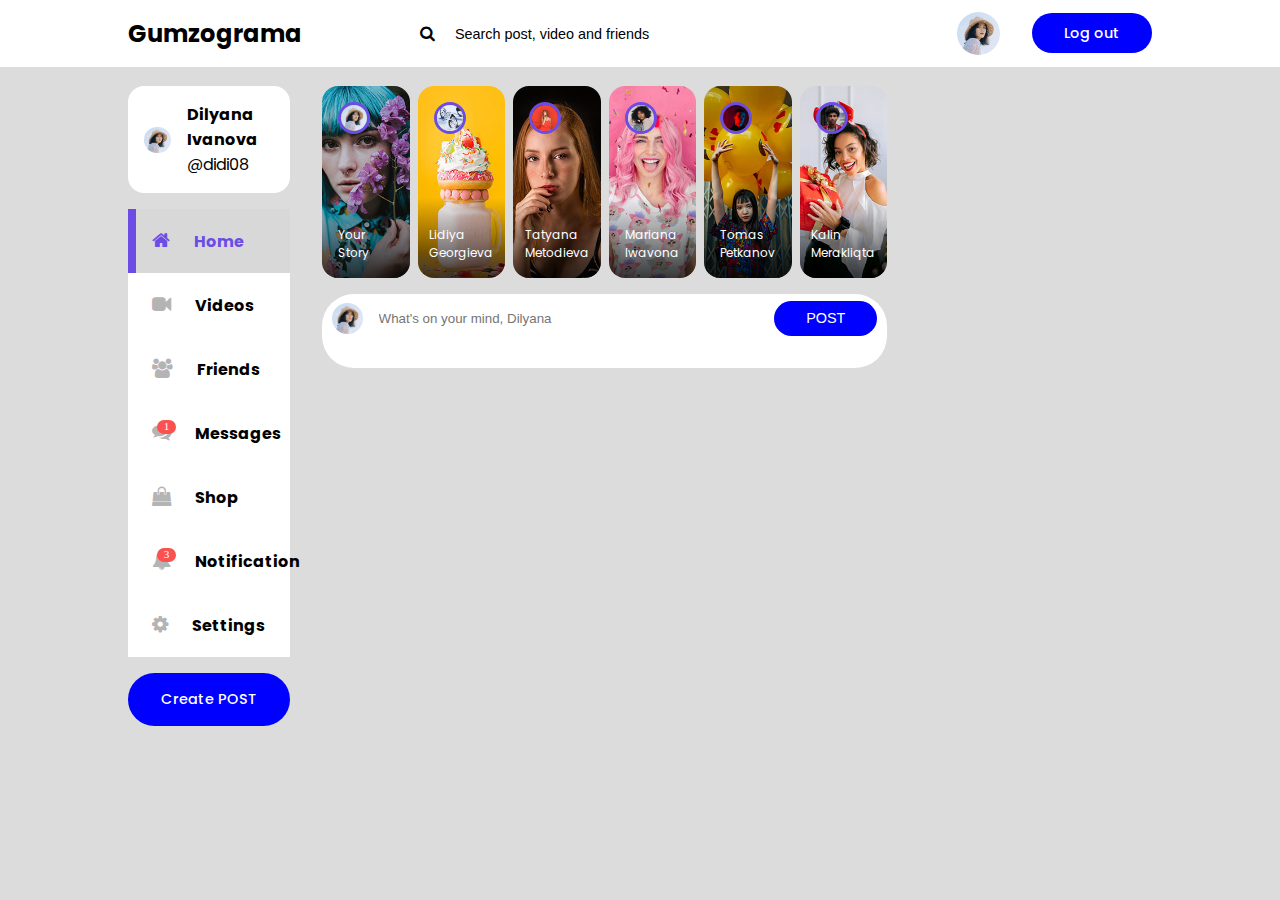
==== SocialMedia/src/main/resources/templates/index.html @ 95bd925f "page" ====
<!DOCTYPE html>
<html lang="en">
<head>
    <meta charset="UTF-8">
    <meta http-equiv="X-UA-Compatible" content="IE=edge"/>
    <meta name="viewport" content="width=device-width, initial-scale=1.0"/>
    <title>Gumzograma</title>
    <link rel="stylesheet" href="https://cdnjs.cloudflare.com/ajax/libs/font-awesome/4.7.0/css/font-awesome.css"/>
    <link rel="stylesheet" href="../static/css/style.css"/>
</head>
<body>
<nav>
    <div class="container">
        <h2 class="logo">Gumzograma</h2>
        <div class="searchBar">
            <i class="fa fa-search" aria-hidden="true"></i>
            <input type="search" placeholder="Search post, video and friends"/>
        </div>
        <div class="create">
            <div class="profile-picture">
                <img src="../static/images/profile-1.jpg"/>
            </div>
            <label class="btn btnPrimary" for="create-post">Log out</label>
        </div>
    </div>
</nav>
<main>
    <div class="container">
        <div class="left">
            <a class="profile">
                <div class="profile-picture">
                    <img src="../static/images/profile-1.jpg"/>
                </div>
                <div class="handle">
                    <h4>Dilyana Ivanova</h4>
                    <p class="textMuted">
                        @didi08
                    </p>
                </div>
            </a>
            <div class="sideBar">
                <a class="menuItem active">
                    <span><i class="fa fa-home" aria-hidden="true"></i></span>
                    <h3>Home</h3>
                </a>
                <a class="menuItem">
                    <span><i class="fa fa-video-camera" aria-hidden="true"></i></span>
                    <h3>Videos</h3>
                </a>
                <a class="menuItem">
                    <span><i class="fa fa-users" aria-hidden="true"></i></span>
                    <h3>Friends</h3>
                </a>
                <a class="menuItem" id="messageNotifications">
                    <span><i class="fa fa-comments" aria-hidden="true"><small
                            class="notificationsCount">1</small></i></span>
                    <h3>Messages</h3>
                </a>
                <a class="menuItem">
                    <span><i class="fa fa-shopping-bag" aria-hidden="true"></i></span>
                    <h3>Shop</h3>
                </a>
                <a class="menuItem" id="notifications">
                    <span><i class="fa fa-bell" aria-hidden="true"><small
                            class="notificationsCount">3</small></i></span>
                    <h3>Notification</h3>
                    <div class="notificationPopup">
                        <div>
                            <div class="profile-picture">
                                <img src="../static/images/profile-2.jpg"/>
                            </div>
                            <div class="notificationBody">
                                <b>Lidiya Georgieva</b>Public pictures.
                                <small class="textMuted">5 HOUR AGO</small>
                            </div>
                        </div>
                        <div>
                            <div class="profile-picture">
                                <img src="../static/images/profile-5.jpg"/>
                            </div>
                            <div class="notificationBody">
                                <b>Tatyana Metodieva</b>Send you an invitation for friendship.
                                <small class="textMuted">5 HOUR AGO</small>
                            </div>
                        </div>
                        <div>
                            <div class="profile-picture">
                                <img src="../static/images/profile-3.jpg"/>
                            </div>
                            <div class="notificationBody">
                                <b>Mariana Iwavona</b>You mentioned in a comment.
                                <small class="textMuted">2 DAYS AGO</small>
                            </div>
                        </div>
                    </div>
                </a>
                <a class="menuItem">
                    <span><i class="fa fa-cog" aria-hidden="true"></i></span>
                    <h3>Settings</h3>
                </a>
            </div>
            <label for="create-post" class="btn btnPrimary">Create POST</label>
        </div>
        <div class="center">
            <div class="stories">
                <div class="story">
                    <div class="profile-picture">
                        <img src="../static/images/profile-1.jpg"/>
                    </div>
                    <p class="name">Your Story</p>
                </div>
                <div class="story">
                    <div class="profile-picture">
                        <img src="../static/images/profile-2.jpg"/>
                    </div>
                    <p class="name">Lidiya Georgieva</p>
                </div>
                <div class="story">
                    <div class="profile-picture">
                        <img src="../static/images/profile-5.jpg"/>
                    </div>
                    <p class="name">Tatyana Metodieva</p>
                </div>
                <div class="story">
                    <div class="profile-picture">
                        <img src="../static/images/profile-3.jpg"/>
                    </div>
                    <p class="name">Mariana Iwavona</p>
                </div>
                <div class="story">
                    <div class="profile-picture">
                        <img src="../static/images/profile-8.jpg"/>
                    </div>
                    <p class="name">Tomas Petkanov</p>
                </div>
                <div class="story">
                    <div class="profile-picture">
                        <img src="../static/images/profile-11.jpg"/>
                    </div>
                    <p class="name">Kalin Merakliqta</p>
                </div>
            </div>
            <form class="createPost">
                <div class="profile-picture">
                    <img src="../static/images/profile-1.jpg"/>
                </div>
                <input type="text" placeholder="What's on your mind, Dilyana" id="create-post"/>
                <input type="submit" value="POST" class="btn btnPrimary"/>
            </form>
        </div>
        <div class="right">

        </div>
    </div>
</main>
</body>
</html>
---- SocialMedia/src/main/resources/static/css/style.css ----
@import url("https://fonts.googleapis.com/css2?family=Poppins:wght@300;400;500;600&display=swap");

*,
*::before,
*::after {
    margin: 0;
    padding: 0;
    outline: 0;
    box-sizing: border-box;
    text-decoration: none;
    list-style: none;
    border: none;
}

body {
    font-family: "Poppins", sans-serif;
    color: #000;
    background: #DCDCDC;
    overflow-x: hidden;
}

.container {
    width: 80%;
    margin: 0 auto;
}

.profile-picture {
    width: 2.7rem;
    aspect-ratio: 1/1;
    border-radius: 50%;
    overflow: hidden;
}

img {
    display: block;
    width: 100%;
}

.btn {
    display: inline-block;
    padding: 0.6rem 2rem;
    font-weight: 500;
    border-radius: 2rem;
    cursor: pointer;
    transition: all 300ms ease;
    font-size: 0.9rem;
}

.btn:hover {
    opacity: 0.8;
}

.btnPrimary {
    background: #0000FF;
    color: #FFF;
}

.textBold {
    font-weight: 500;
}

.text-muted {
    color: #A9A9A9;
}

nav {
    width: 100%;
    background: #FFF;
    padding: 0.7rem 0;
    position: fixed;
    top: 0;
    z-index: 10;
}

nav .container {
    display: flex;
    align-items: center;
    justify-content: space-between;
}

nav .searchBar {
    border-radius: 2rem;
    padding: 0.6rem 1rem;
}

nav .searchBar input[type='search'] {
    background: transparent;
    width: 30vw;
    margin-left: 1rem;
    font-size: 0.9rem;
    color: #000;
}

nav .searchBar input[type='search']::placeholder {
    color: #000;
}

nav .create {
    display: flex;
    align-items: center;
    gap: 2rem;
}

main {
    position: relative;
    top: 5.4rem;
}

main .container {
    display: grid;
    grid-template-columns: 18vh auto 20vw;
    column-gap: 2rem;
    position: relative;
}

main .container .left {
    height: max-content;
    position: sticky;
    top: 5.4rem;
}

main .container .left .profile {
    padding: 1rem;
    background: #FFF;
    border-radius: 1rem;
    display: flex;
    align-items: center;
    column-gap: 1rem;
    width: 100%;
}

/* ==========> LEFT <========== */

.left .sideBar {
    margin-top: 1rem;
    background: #FFF;
}

.left .sideBar .menuItem {
    display: flex;
    align-items: center;
    height: 4rem;
    cursor: pointer;
    transition: all 300ms ease;
    position: relative;
}

.left .sideBar .menuItem:hover {
    background: rgba(88, 86, 87, 0.23);
}

.left .sideBar i {
    font-size: 1.2rem;
    color: rgba(138, 135, 136, 0.63);
    margin-left: 1.5rem;
    position: relative;
}

.left .sideBar i .notificationsCount {
    background: hsl(0, 95%, 65%);
    color: #FFF;
    font-size: 0.7rem;
    width: fit-content;
    border-radius: 0.8rem;
    padding: 0.1rem 0.4rem;
    position: absolute;
    top: -0.2rem;
    right: -0.3rem;
}

.left .sideBar h3 {
    margin-left: 1.5rem;
    font-size: 1rem;
}

.left .sideBar .active {
    background: rgba(88, 86, 87, 0.23);
}

.left .sideBar .active i,
.left .sideBar .active h3 {
    color: hsl(252, 75%, 60%);
}

.left .sideBar .active::before {
    content: "";
    display: block;
    width: 0.5rem;
    height: 100%;
    position: absolute;
    background: hsl(252, 75%, 60%);
}

.left .sideBar .menuItem:first-child.active {
    overflow: hidden;
}

.left .sideBar .menuItem:first-child.active {
    overflow: hidden;
}

.left .btn {
    margin-top: 1rem;
    width: 100%;
    text-align: center;
    padding: 1rem 0;
}

.left .notificationPopup {
    position: absolute;
    top: 0;
    left: 110%;
    width: 30rem;
    background: #FFF;
    border-radius: 1rem;
    padding: 1rem;
    z-index: 8;
    display: none;
}

.left .notificationPopup::before {
    content: "";
    width: 1.2rem;
    height: 1.2rem;
    display: block;
    background: #FFF;
    position: absolute;
    left: -0.6rem;
    transform: rotate(45deg);
}

.left .notificationPopup > div {
    display: flex;
    align-items: start;
    gap: 1rem;
    margin-bottom: 1rem;
}

.left .notificationPopup small {
    display: block;
}

/* ==========> CENTER <========== */
.center .stories {
    display: flex;
    justify-content: space-between;
    height: 12rem;
    gap: 0.5rem;
}

.center .stories .story {
    padding: 1rem;
    border-radius: 1rem;
    display: flex;
    flex-direction: column;
    justify-content: space-between;
    align-items: center;
    color: #FFF;
    font-size: 0.75rem;
    width: 100%;
    position: relative;
    overflow: hidden;
}

.center .stories .story::before {
    content: "";
    display: block;
    width: 100%;
    height: 5rem;
    background: linear-gradient(transparent, rgba(0, 0, 0, 0.75));
    position: absolute;
    bottom: 0;
}

.center .stories .story .name {
    z-index: 2;
}

.center .stories .story:nth-child(1) {
    background: url("../images/story-6.jpg") no-repeat center center/cover;
}

.center .stories .story:nth-child(2) {
    background: url("../images/story-5.jpg") no-repeat center center/cover;
}

.center .stories .story:nth-child(3) {
    background: url("../images/story-4.jpg") no-repeat center center/cover;
}

.center .stories .story:nth-child(4) {
    background: url("../images/story-3.jpg") no-repeat center center/cover;
}

.center .stories .story:nth-child(5) {
    background: url("../images/story-2.jpg") no-repeat center center/cover;
}

.center .stories .story:nth-child(6) {
    background: url("../images/story-1.jpg") no-repeat center center/cover;
}

.center .story .profile-picture {
    width: 2rem;
    height: 2rem;
    align-self: start;
    border: 3px solid hsl(252, 75%, 60%);
}

.center .createPost {
    width: 100%;
    display: flex;
    align-items: center;
    justify-content: space-between;
    margin-top: 1rem;
    background: #FFF;
    padding: 0.4rem 0.6rem 2rem;
    border-radius: 2rem;
}

.center .createPost input[type="text"] {
    justify-self: start;
    width: 100%;
    padding-left: 1rem;
    background: transparent;
    color: #000;
    margin-right: 1rem;
}
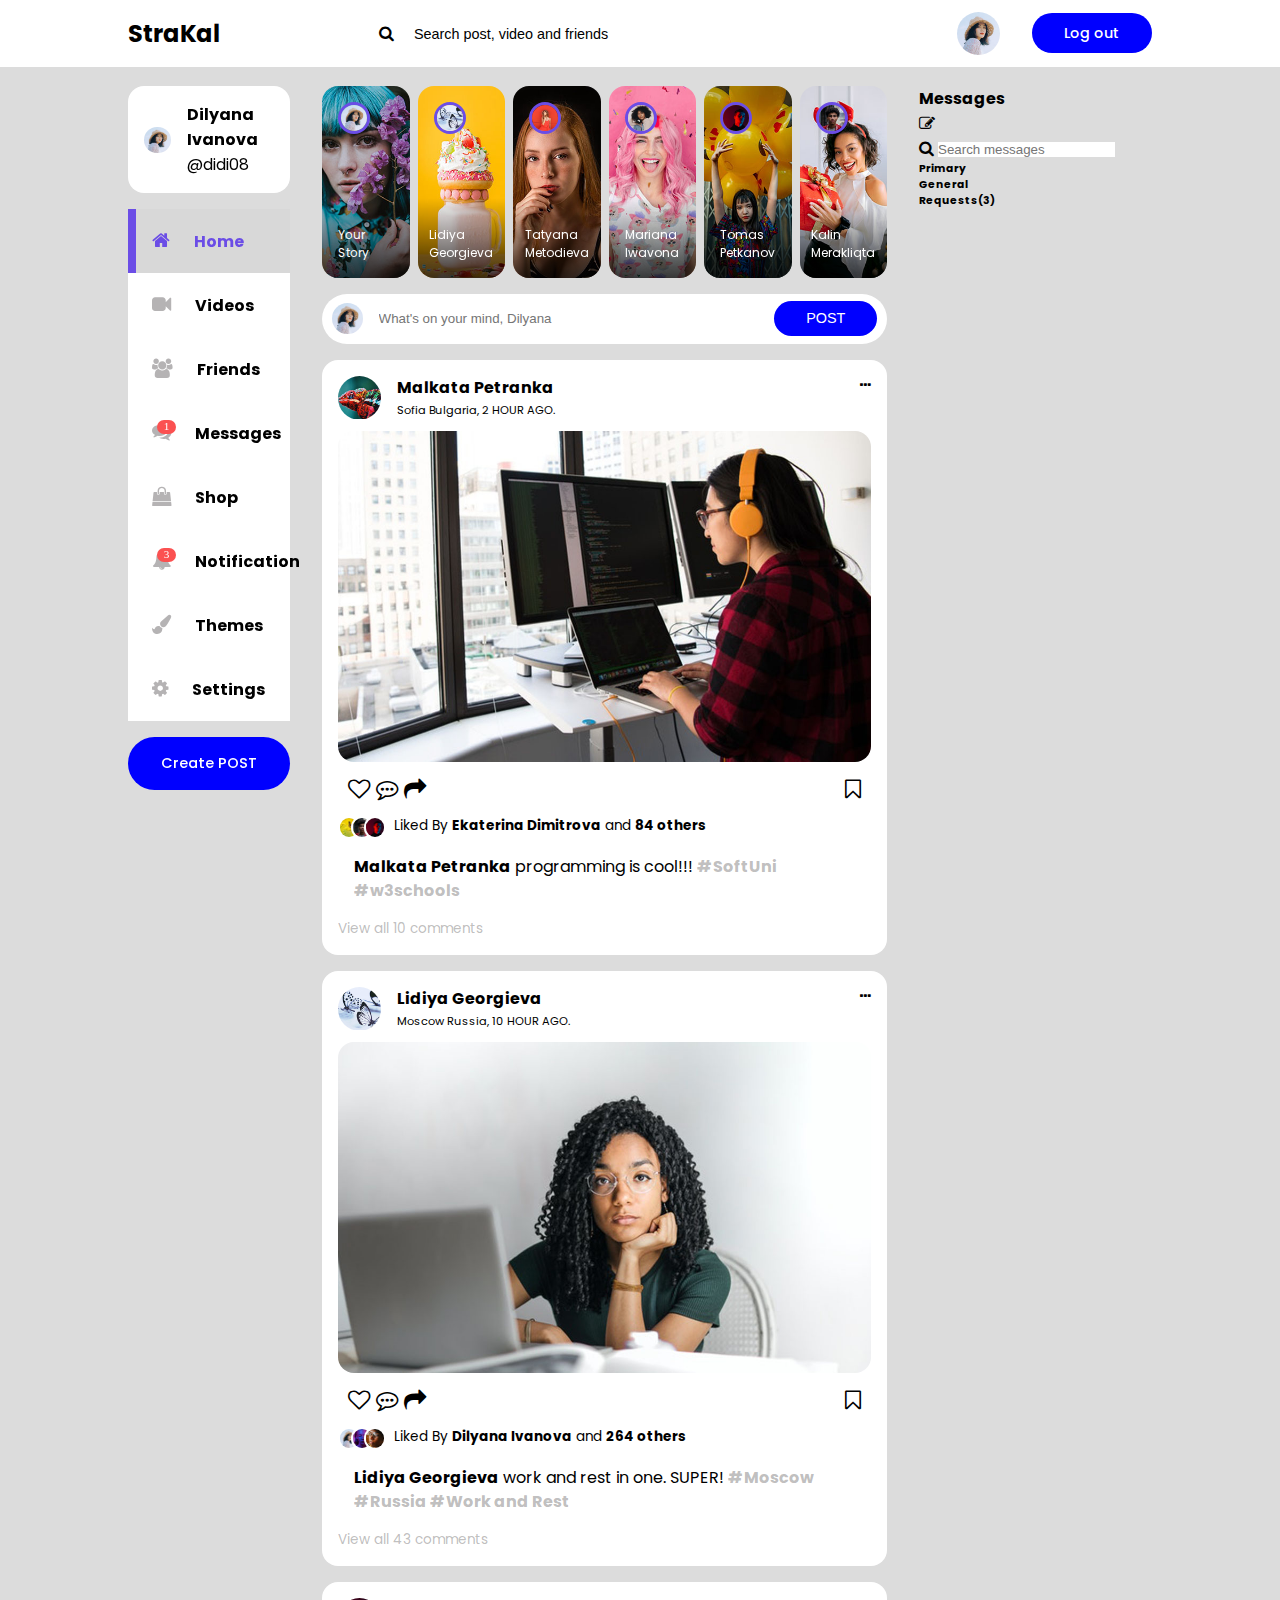
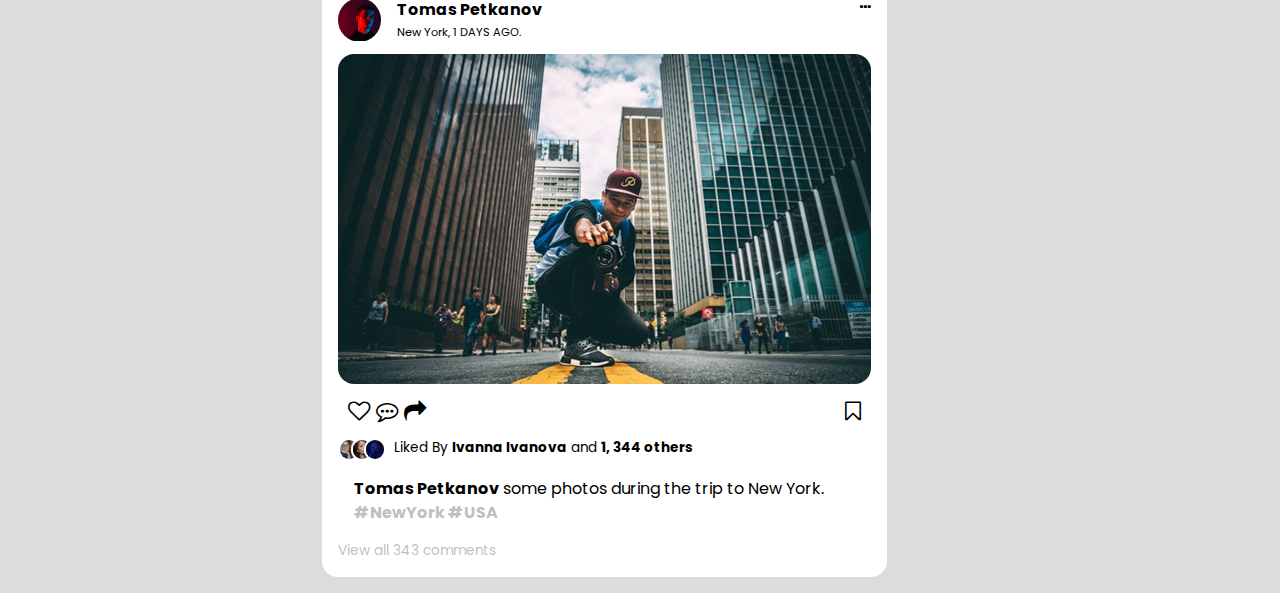
==== commit 3fad60be: "page" ====
--- a/SocialMedia/src/main/resources/templates/index.html
+++ b/SocialMedia/src/main/resources/templates/index.html
@@ -4,14 +4,14 @@
     <meta charset="UTF-8">
     <meta http-equiv="X-UA-Compatible" content="IE=edge"/>
     <meta name="viewport" content="width=device-width, initial-scale=1.0"/>
-    <title>Gumzograma</title>
+    <title>StraKal - Home</title>
     <link rel="stylesheet" href="https://cdnjs.cloudflare.com/ajax/libs/font-awesome/4.7.0/css/font-awesome.css"/>
     <link rel="stylesheet" href="../static/css/style.css"/>
 </head>
 <body>
 <nav>
     <div class="container">
-        <h2 class="logo">Gumzograma</h2>
+        <h2 class="logo">StraKal</h2>
         <div class="searchBar">
             <i class="fa fa-search" aria-hidden="true"></i>
             <input type="search" placeholder="Search post, video and friends"/>
@@ -26,6 +26,7 @@
 </nav>
 <main>
     <div class="container">
+        <!---------- LEFT -------->
         <div class="left">
             <a class="profile">
                 <div class="profile-picture">
@@ -95,12 +96,17 @@
                     </div>
                 </a>
                 <a class="menuItem">
+                    <span><i class="fa fa-paint-brush" aria-hidden="true"></i></span>
+                    <h3>Themes</h3>
+                </a>
+                <a class="menuItem">
                     <span><i class="fa fa-cog" aria-hidden="true"></i></span>
                     <h3>Settings</h3>
                 </a>
             </div>
             <label for="create-post" class="btn btnPrimary">Create POST</label>
         </div>
+        <!---------- CENTER -------->
         <div class="center">
             <div class="stories">
                 <div class="story">
@@ -147,9 +153,141 @@
                 <input type="text" placeholder="What's on your mind, Dilyana" id="create-post"/>
                 <input type="submit" value="POST" class="btn btnPrimary"/>
             </form>
-        </div>
+            <div class="feeds">
+                <div class="feed">
+                    <div class="head">
+                        <div class="user">
+                            <div class="profile-picture">
+                                <img src="../static/images/profile-19.jpg"/>
+                            </div>
+                            <div class="info">
+                                <h3>Malkata Petranka</h3>
+                                <small>Sofia Bulgaria, 2 HOUR AGO.</small>
+                            </div>
+                        </div>
+                        <span class="edit"><i class="fa fa-ellipsis-h" aria-hidden="true"></i></span>
+                    </div>
+                    <div class="photo">
+                        <img src="../static/images/feed-6.jpg"/>
+                    </div>
+                    <div class="actionButton">
+                        <div class="interactionButton">
+                            <span><i class="fa fa-heart-o" aria-hidden="true"></i></span>
+                            <span><i class="fa fa-commenting-o" aria-hidden="true"></i></span>
+                            <span><i class="fa fa-share" aria-hidden="true"></i></span>
+                        </div>
+                        <div class="bookMark">
+                            <span><i class="fa fa-bookmark-o" aria-hidden="true"></i></span>
+                        </div>
+                    </div>
+                    <div class="likedBy">
+                        <span><img src="../static/images/profile-14.jpg"></span>
+                        <span><img src="../static/images/profile-11.jpg"></span>
+                        <span><img src="../static/images/profile-8.jpg"></span>
+                        <p>Liked By <b>Ekaterina Dimitrova</b> and <b>84 others</b></p>
+                    </div>
+                    <div class="caption">
+                        <p><b>Malkata Petranka</b> programming is cool!!! <span
+                                class="hashTag"><b>#SoftUni #w3schools</b></span></p>
+                    </div>
+                    <div class="comments textMuted">View all 10 comments</div>
+                </div>
+
+                <div class="feed">
+                    <div class="head">
+                        <div class="user">
+                            <div class="profile-picture">
+                                <img src="../static/images/profile-2.jpg"/>
+                            </div>
+                            <div class="info">
+                                <h3>Lidiya Georgieva</h3>
+                                <small>Moscow Russia, 10 HOUR AGO.</small>
+                            </div>
+                        </div>
+                        <span class="edit"><i class="fa fa-ellipsis-h" aria-hidden="true"></i></span>
+                    </div>
+                    <div class="photo">
+                        <img src="../static/images/feed-7.jpg"/>
+                    </div>
+                    <div class="actionButton">
+                        <div class="interactionButton">
+                            <span><i class="fa fa-heart-o" aria-hidden="true"></i></span>
+                            <span><i class="fa fa-commenting-o" aria-hidden="true"></i></span>
+                            <span><i class="fa fa-share" aria-hidden="true"></i></span>
+                        </div>
+                        <div class="bookMark">
+                            <span><i class="fa fa-bookmark-o" aria-hidden="true"></i></span>
+                        </div>
+                    </div>
+                    <div class="likedBy">
+                        <span><img src="../static/images/profile-1.jpg"></span>
+                        <span><img src="../static/images/profile-10.jpg"></span>
+                        <span><img src="../static/images/profile-18.jpg"></span>
+                        <p>Liked By <b>Dilyana Ivanova</b> and <b>264 others</b></p>
+                    </div>
+                    <div class="caption">
+                        <p><b>Lidiya Georgieva</b> work and rest in one. SUPER! <span
+                                class="hashTag"><b>#Moscow #Russia #Work and Rest</b></span></p>
+                    </div>
+                    <div class="comments textMuted">View all 43 comments</div>
+                </div>
+
+                <div class="feed">
+                    <div class="head">
+                        <div class="user">
+                            <div class="profile-picture">
+                                <img src="../static/images/profile-8.jpg"/>
+                            </div>
+                            <div class="info">
+                                <h3>Tomas Petkanov</h3>
+                                <small>New York, 1 DAYS AGO.</small>
+                            </div>
+                        </div>
+                        <span class="edit"><i class="fa fa-ellipsis-h" aria-hidden="true"></i></span>
+                    </div>
+                    <div class="photo">
+                        <img src="../static/images/feed-5.jpg"/>
+                    </div>
+                    <div class="actionButton">
+                        <div class="interactionButton">
+                            <span><i class="fa fa-heart-o" aria-hidden="true"></i></span>
+                            <span><i class="fa fa-commenting-o" aria-hidden="true"></i></span>
+                            <span><i class="fa fa-share" aria-hidden="true"></i></span>
+                        </div>
+                        <div class="bookMark">
+                            <span><i class="fa fa-bookmark-o" aria-hidden="true"></i></span>
+                        </div>
+                    </div>
+                    <div class="likedBy">
+                        <span><img src="../static/images/profile-4.jpg"></span>
+                        <span><img src="../static/images/profile-6.jpg"></span>
+                        <span><img src="../static/images/profile-7.jpg"></span>
+                        <p>Liked By <b>Ivanna Ivanova</b> and <b>1, 344 others</b></p>
+                    </div>
+                    <div class="caption">
+                        <p><b>Tomas Petkanov</b> some photos during the trip to New York. <span
+                                class="hashTag"><b>#NewYork #USA</b></span></p>
+                    </div>
+                    <div class="comments textMuted">View all 343 comments</div>
+                </div>
+            </div>
+        </div>
+        <!---------- RIGHT -------->
         <div class="right">
-
+            <div class="messages">
+                <div class="heading">
+                    <h4>Messages</h4><i class="fa fa-pencil-square-o" aria-hidden="true"></i>
+                </div>
+                <div class="searchBar">
+                    <i class="fa fa-search" aria-hidden="true"></i>
+                    <input type="search" placeholder="Search messages" id="messageSearch"/>
+                </div>
+                <div class="category">
+                    <h6 class="active">Primary</h6>
+                    <h6>General</h6>
+                    <h6 class="classRequests">Requests(3)</h6>
+                </div>
+            </div>
         </div>
     </div>
 </main>
--- a/SocialMedia/src/main/resources/static/css/style.css
+++ b/SocialMedia/src/main/resources/static/css/style.css
@@ -314,7 +314,7 @@
     justify-content: space-between;
     margin-top: 1rem;
     background: #FFF;
-    padding: 0.4rem 0.6rem 2rem;
+    padding: 0.4rem 0.6rem 0.5rem;
     border-radius: 2rem;
 }
 
@@ -325,4 +325,75 @@
     background: transparent;
     color: #000;
     margin-right: 1rem;
+}
+
+.center .feeds .feed {
+    background: #FFF;
+    border-radius: 1rem;
+    padding: 1rem;
+    margin: 1rem 0;
+    font-size: 0.85rem;
+    line-height: 1.5;
+}
+
+.center .feed .head {
+    display: flex;
+    justify-content: space-between;
+}
+
+.center .feed .user {
+    display: flex;
+    gap: 1rem;
+}
+
+.center .feed .photo {
+    border-radius: 1rem;
+    overflow: hidden;
+    margin: 0.7rem 0;
+}
+
+.center .feed .actionButton {
+    display: flex;
+    justify-content: space-between;
+    align-items: center;
+    font-size: 1.4rem;
+    margin: 0.6rem;
+}
+
+.center .likedBy {
+    display: flex;
+}
+
+.center .likedBy span {
+    width: 1.4rem;
+    height: 1.4rem;
+    display: block;
+    border-radius: 50%;
+    overflow: hidden;
+    border: 2px solid #FFF;
+    margin-left: -0.6rem;
+}
+
+.center .likedBy span:first-child {
+    margin: 0;
+}
+
+.center .likedBy p {
+    margin-left: 0.5rem;
+}
+
+.center .feed .caption{
+    padding: 1rem;
+}
+
+.center .feed .caption p{
+    font-size: 1rem;
+}
+
+.center .feed .caption p .hashTag{
+    color: rgba(103, 101, 102, 0.43);
+}
+
+.center .feed .comments{
+    color: rgba(103, 101, 102, 0.43);
 }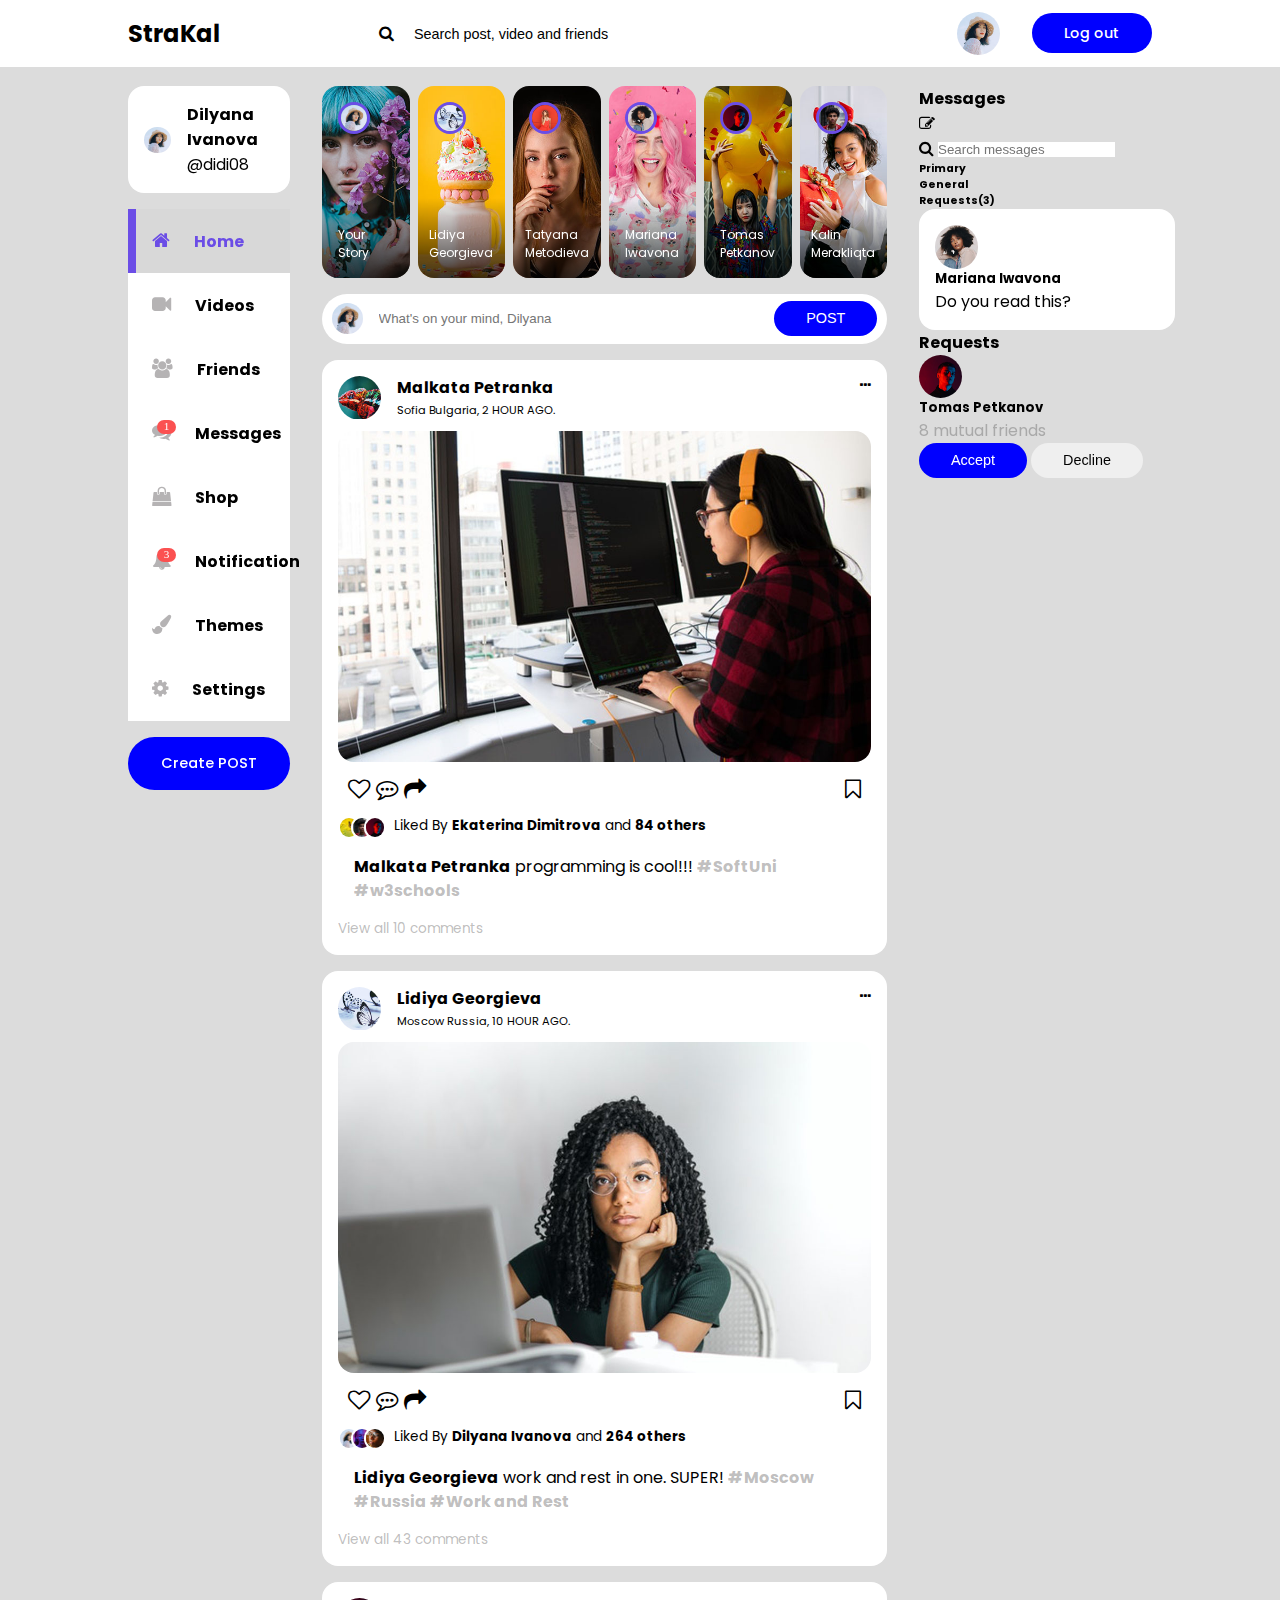
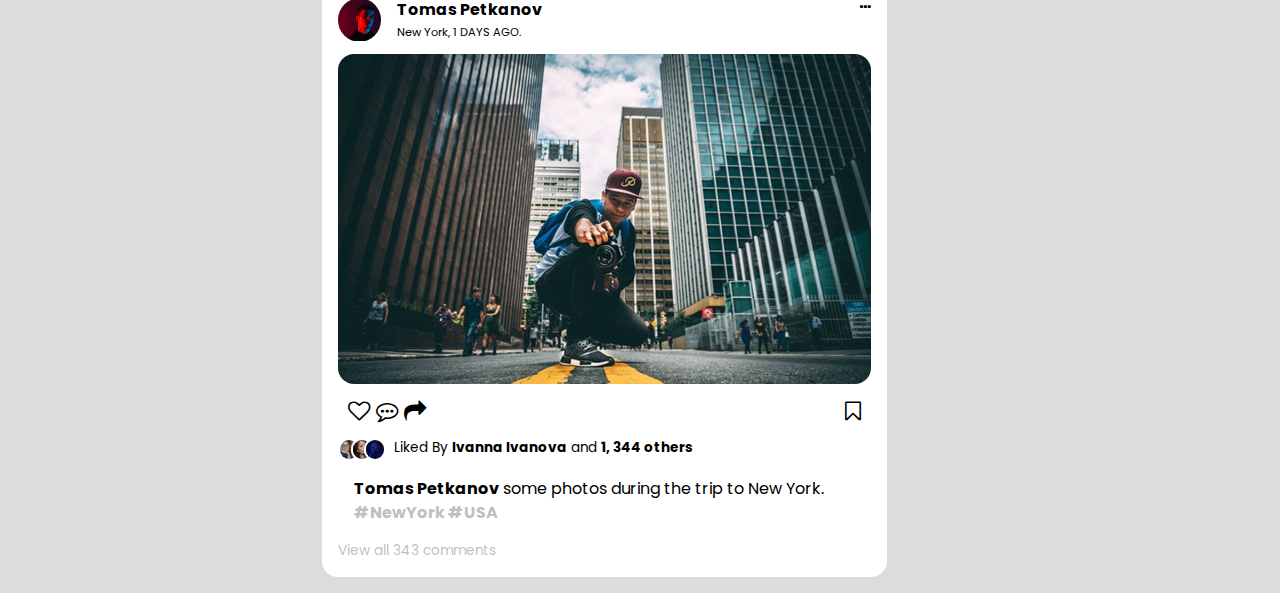
==== commit e09c0d4d: "page" ====
--- a/SocialMedia/src/main/resources/templates/index.html
+++ b/SocialMedia/src/main/resources/templates/index.html
@@ -287,6 +287,33 @@
                     <h6>General</h6>
                     <h6 class="classRequests">Requests(3)</h6>
                 </div>
+                <div class="message">
+                    <div class="profile-picture">
+                        <img src="../static/images/profile-3.jpg"/>
+                    </div>
+                    <div class="messageBody">
+                        <h5>Mariana Iwavona</h5>
+                        <p class="textMuted">Do you read this?</p>
+                    </div>
+                </div>
+            </div>
+            <div class="friendRequests">
+                <h4>Requests</h4>
+                <div class="request">
+                    <div class="info">
+                        <div class="profile-picture">
+                            <img src="../static/images/profile-8.jpg"/>
+                        </div>
+                        <div>
+                            <h5>Tomas Petkanov</h5>
+                            <p class="text-muted">8 mutual friends</p>
+                            <div class="action">
+                                <button class="btn btnPrimary">Accept</button>
+                                <button class="btn">Decline</button>
+                            </div>
+                        </div>
+                    </div>
+                </div>
             </div>
         </div>
     </div>
--- a/SocialMedia/src/main/resources/static/css/style.css
+++ b/SocialMedia/src/main/resources/static/css/style.css
@@ -382,18 +382,39 @@
     margin-left: 0.5rem;
 }
 
-.center .feed .caption{
-    padding: 1rem;
-}
-
-.center .feed .caption p{
+.center .feed .caption {
+    padding: 1rem;
+}
+
+.center .feed .caption p {
     font-size: 1rem;
 }
 
-.center .feed .caption p .hashTag{
+.center .feed .caption p .hashTag {
     color: rgba(103, 101, 102, 0.43);
 }
 
-.center .feed .comments{
+.center .feed .comments {
     color: rgba(103, 101, 102, 0.43);
+}
+
+/* ==========> CENTER <========== */
+
+main .container .right {
+    height: max-content;
+    position: sticky;
+    top: -18rem;
+    bottom: 0;
+}
+
+.right .message {
+    background: #FFF;
+    border-radius: 1rem;
+    padding: 1rem;
+}
+
+.right .message .heading {
+    display: flex;
+    align-items: center;
+
 }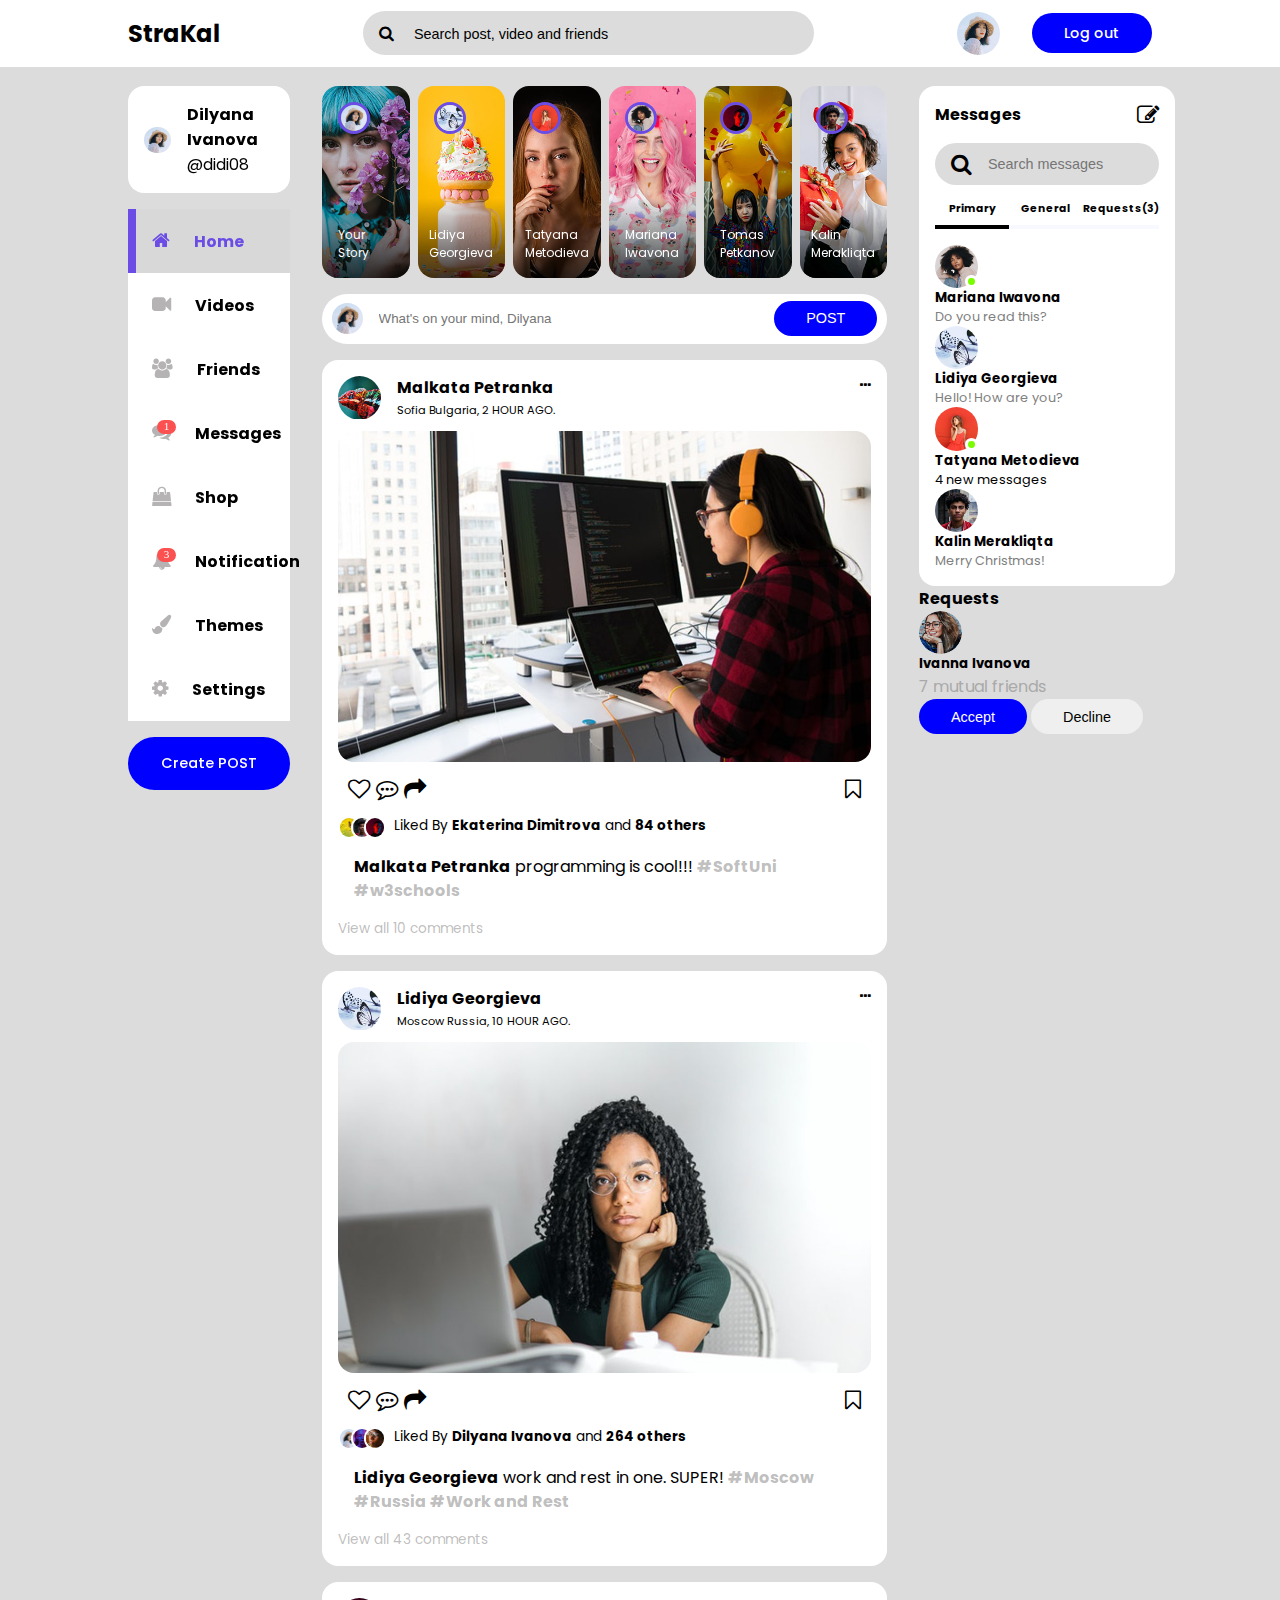
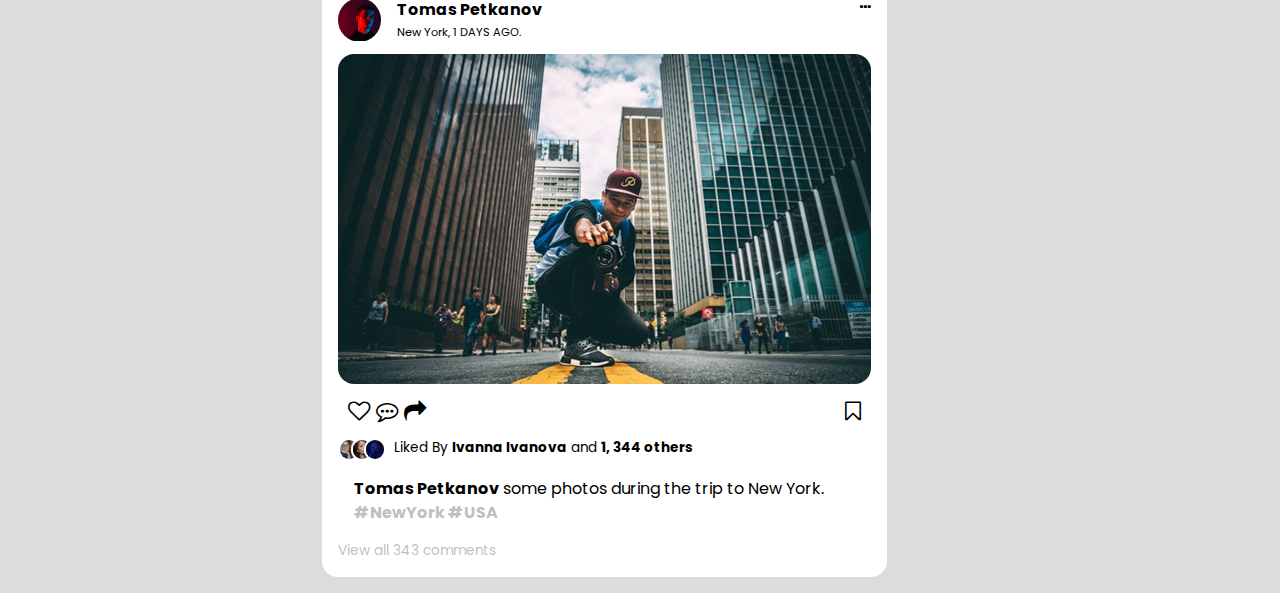
==== commit c13107c6: "Update index.html" ====
--- a/SocialMedia/src/main/resources/templates/index.html
+++ b/SocialMedia/src/main/resources/templates/index.html
@@ -290,10 +290,39 @@
                 <div class="message">
                     <div class="profile-picture">
                         <img src="../static/images/profile-3.jpg"/>
+                        <div class="active"></div>
                     </div>
                     <div class="messageBody">
                         <h5>Mariana Iwavona</h5>
-                        <p class="textMuted">Do you read this?</p>
+                        <p class="textMuted" style="color: #808080">Do you read this?</p>
+                    </div>
+                </div>
+                <div class="message">
+                    <div class="profile-picture">
+                        <img src="../static/images/profile-2.jpg"/>
+                    </div>
+                    <div class="messageBody">
+                        <h5>Lidiya Georgieva</h5>
+                        <p class="textMuted" style="color: #808080">Hello! How are you?</p>
+                    </div>
+                </div>
+                <div class="message">
+                    <div class="profile-picture">
+                        <img src="../static/images/profile-5.jpg"/>
+                        <div class="active"></div>
+                    </div>
+                    <div class="messageBody">
+                        <h5>Tatyana Metodieva</h5>
+                        <p class="textMuted">4 new messages</p>
+                    </div>
+                </div>
+                <div class="message">
+                    <div class="profile-picture">
+                        <img src="../static/images/profile-11.jpg"/>
+                    </div>
+                    <div class="messageBody">
+                        <h5>Kalin Merakliqta</h5>
+                        <p class="textMuted" style="color: #808080">Merry Christmas!</p>
                     </div>
                 </div>
             </div>
@@ -302,11 +331,11 @@
                 <div class="request">
                     <div class="info">
                         <div class="profile-picture">
-                            <img src="../static/images/profile-8.jpg"/>
+                            <img src="../static/images/profile-4.jpg"/>
                         </div>
                         <div>
-                            <h5>Tomas Petkanov</h5>
-                            <p class="text-muted">8 mutual friends</p>
+                            <h5>Ivanna Ivanova</h5>
+                            <p class="text-muted">7 mutual friends</p>
                             <div class="action">
                                 <button class="btn btnPrimary">Accept</button>
                                 <button class="btn">Decline</button>
--- a/SocialMedia/src/main/resources/static/css/style.css
+++ b/SocialMedia/src/main/resources/static/css/style.css
@@ -78,12 +78,13 @@
     justify-content: space-between;
 }
 
-nav .searchBar {
+.searchBar {
+    background: #DCDCDC;
     border-radius: 2rem;
     padding: 0.6rem 1rem;
 }
 
-nav .searchBar input[type='search'] {
+.searchBar input[type='search'] {
     background: transparent;
     width: 30vw;
     margin-left: 1rem;
@@ -398,23 +399,88 @@
     color: rgba(103, 101, 102, 0.43);
 }
 
-/* ==========> CENTER <========== */
-
-main .container .right {
+/* ==========> RIGHT <========== */
+
+.main .container .right {
     height: max-content;
     position: sticky;
     top: -18rem;
     bottom: 0;
 }
 
-.right .message {
-    background: #FFF;
-    border-radius: 1rem;
-    padding: 1rem;
-}
-
-.right .message .heading {
-    display: flex;
-    align-items: center;
-
+.right .messages {
+    background: #FFF;
+    border-radius: 1rem;
+    padding: 1rem;
+}
+
+.right .messages .heading {
+    display: flex;
+    align-items: center;
+    justify-content: space-between;
+    margin-bottom: 1rem;
+}
+
+.right .messages i {
+    font-size: 1.4rem;
+}
+
+.right .messages .searchBar {
+    display: flex;
+    margin-bottom: 1rem;
+}
+
+.right .messages .category {
+    display: flex;
+    justify-content: space-between;
+    margin-bottom: 1rem;
+}
+
+.right .messages .category h6 {
+    width: 100%;
+    text-align: center;
+    border-bottom: 4px solid #F8F8FF;
+    padding-bottom: 0.5rem;
+    font-size: 0 . .85rem;
+}
+
+.right .messages .category .active {
+    border-color: #000;
+}
+
+.right .messages .message-re
+
+.right .messages .message {
+    display: flex;
+    gap: 1rem;
+    margin-bottom: 1rem;
+    align-items: start;
+}
+
+.right .message .profile-picture {
+    position: relative;
+    overflow: visible;
+}
+
+.right .profile-picture img {
+    border-radius: 50%;
+}
+
+.right .messages .message:last-child {
+    margin: 0;
+}
+
+.right .messages .message p {
+    font-size: 0.8rem;
+}
+
+.right .messages .message .profile-picture .active {
+    width: 0.8rem;
+    height: 0.8rem;
+    border-radius: 50%;
+    border: 3px solid #FFF;
+    background: #7CFC00;
+    position: absolute;
+    bottom: 0;
+    right: 0;
 }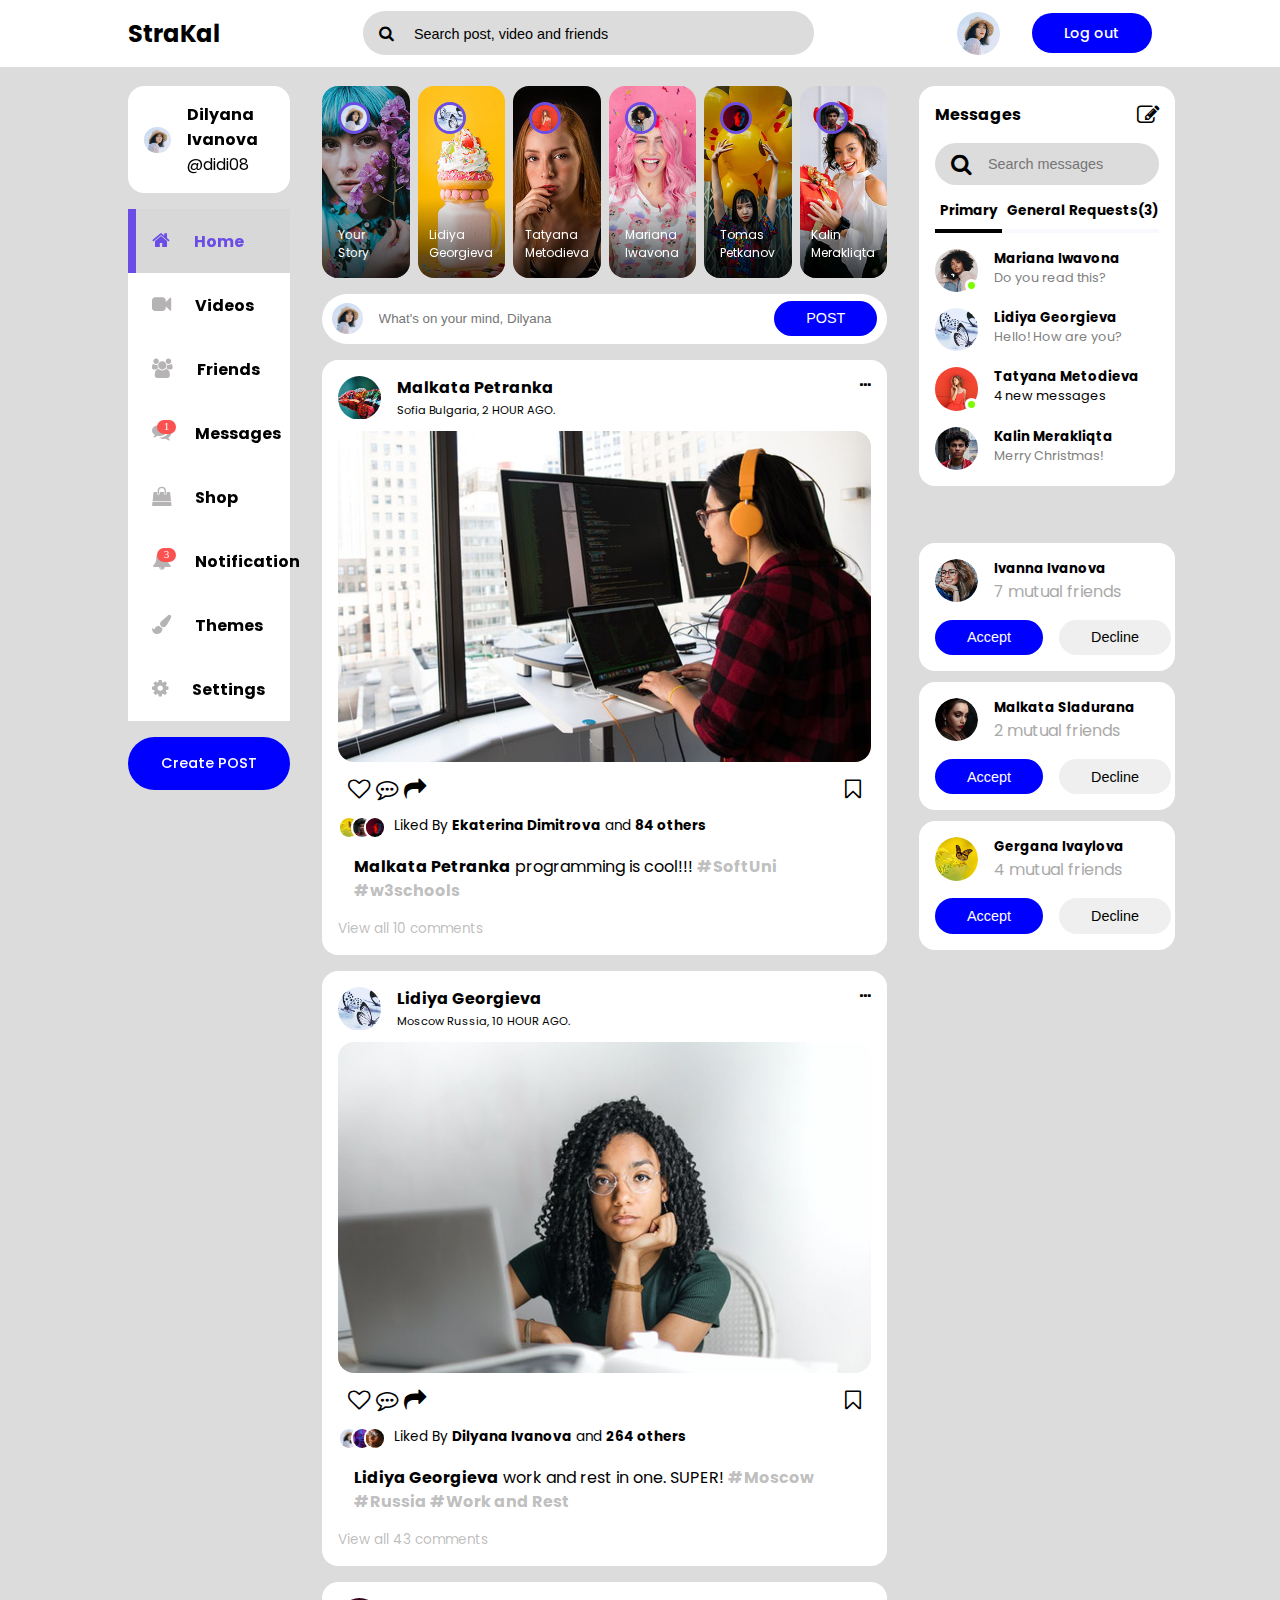
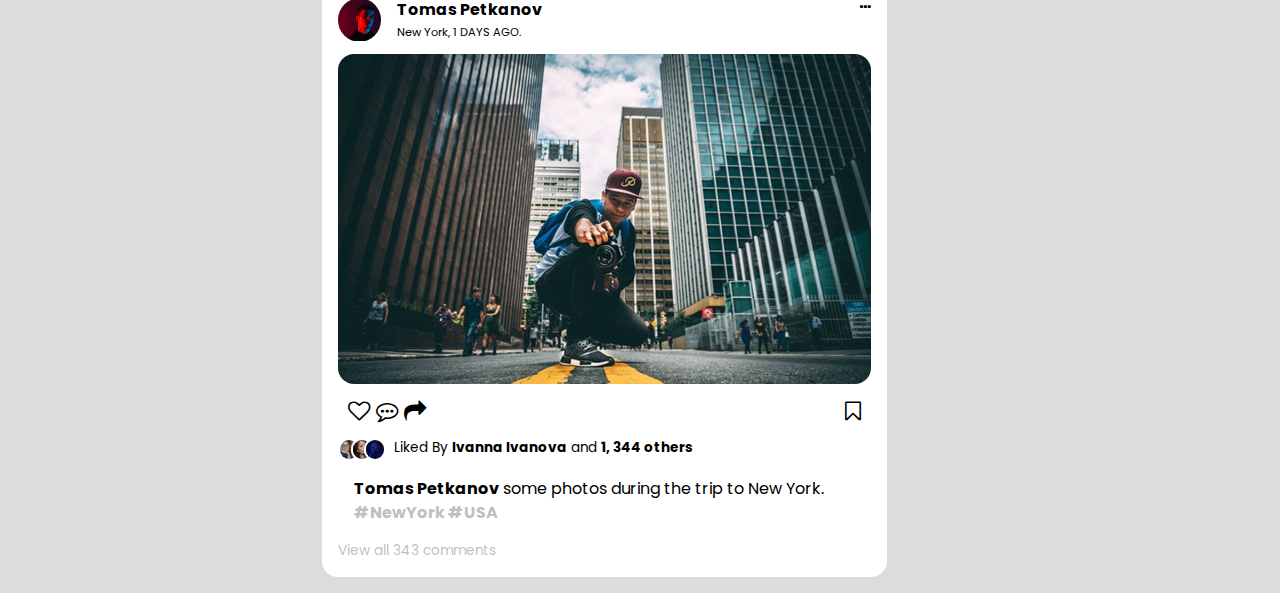
==== commit b0234a15: "Update index.html" ====
--- a/SocialMedia/src/main/resources/templates/index.html
+++ b/SocialMedia/src/main/resources/templates/index.html
@@ -336,16 +336,93 @@
                         <div>
                             <h5>Ivanna Ivanova</h5>
                             <p class="text-muted">7 mutual friends</p>
-                            <div class="action">
-                                <button class="btn btnPrimary">Accept</button>
-                                <button class="btn">Decline</button>
-                            </div>
-                        </div>
+                        </div>
+                    </div>
+                    <div class="action">
+                        <button class="btn btnPrimary">Accept</button>
+                        <button class="btn">Decline</button>
+                    </div>
+                </div>
+                <div class="request">
+                    <div class="info">
+                        <div class="profile-picture">
+                            <img src="../static/images/profile-12.jpg"/>
+                        </div>
+                        <div>
+                            <h5>Malkata Sladurana</h5>
+                            <p class="text-muted">2 mutual friends</p>
+                        </div>
+                    </div>
+                    <div class="action">
+                        <button class="btn btnPrimary">Accept</button>
+                        <button class="btn">Decline</button>
+                    </div>
+                </div>
+                <div class="request">
+                    <div class="info">
+                        <div class="profile-picture">
+                            <img src="../static/images/profile-14.jpg"/>
+                        </div>
+                        <div>
+                            <h5>Gergana Ivaylova</h5>
+                            <p class="text-muted">4 mutual friends</p>
+                        </div>
+                    </div>
+                    <div class="action">
+                        <button class="btn btnPrimary">Accept</button>
+                        <button class="btn">Decline</button>
                     </div>
                 </div>
             </div>
         </div>
     </div>
 </main>
+<div class="customizeTheme">
+    <div class="card">
+        <h2>Customize your view</h2>
+        <p class="textMuted">Manage your font size, color and background.</p>
+        <div class="font-size">
+            <h4>Font size</h4>
+            <div>
+                <h6>Aa</h6>
+                <div class="choose-size">
+                    <span class="fontSize-1"></span>
+                    <span class="fontSize-2 active"></span>
+                    <span class="fontSize-3"></span>
+                    <span class="fontSize-4"></span>
+                    <span class="fontSize-5"></span>
+                </div>
+                <h3>Aa</h3>
+            </div>
+        </div>
+        <div class="color">
+            <h4>Color</h4>
+            <div class="chooseColor">
+                <span class="color1 active"></span>
+                <span class="color2"></span>
+                <span class="color3"></span>
+                <span class="color4"></span>
+                <span class="color5"></span>
+            </div>
+        </div>
+        <div class="background">
+            <h4>Background</h4>
+            <div class="chooseBG">
+                <div class="bg1">
+                    <span></span>
+                    <h5 for="bg1">Light</h5>
+                </div>
+                <div class="bg2">
+                    <span></span>
+                    <h5>Dark</h5>
+                </div>
+                <div class="bg3">
+                    <span></span>
+                    <h5>Light Out</h5>
+                </div>
+            </div>
+        </div>
+    </div>
+</div>
 </body>
 </html>--- a/SocialMedia/src/main/resources/static/css/style.css
+++ b/SocialMedia/src/main/resources/static/css/style.css
@@ -441,14 +441,12 @@
     text-align: center;
     border-bottom: 4px solid #F8F8FF;
     padding-bottom: 0.5rem;
-    font-size: 0 . .85rem;
+    font-size: 0.85rem;
 }
 
 .right .messages .category .active {
     border-color: #000;
 }
-
-.right .messages .message-re
 
 .right .messages .message {
     display: flex;
@@ -483,4 +481,129 @@
     position: absolute;
     bottom: 0;
     right: 0;
+}
+
+.right .friendRequests {
+    margin-top: 1rem;
+}
+
+.right .friendRequests h4 {
+    color: #DCDCDC;
+    margin: 1rem 0;
+}
+
+.right .request {
+    background: #FFF;
+    padding: 1rem;
+    border-radius: 1rem;
+    margin-bottom: 0.7rem;
+}
+
+.right .request .info {
+    display: flex;
+    gap: 1rem;
+    margin-bottom: 1rem;
+}
+
+.right .request .action {
+    display: flex;
+    gap: 1rem;
+}
+
+/* ==========> THEME <========== */
+
+.customizeTheme {
+    background: rgba(205, 206, 208, 0.25);
+    width: 100vw;
+    height: 100vh;
+    position: fixed;
+    top: 0;
+    left: 0;
+    z-index: 100;
+    text-align: center;
+    display: grid;
+    place-items: center;
+    font-size: 0.9rem;
+    display: none;
+}
+
+.customizeTheme .card {
+    background: #FFF;
+    padding: 3rem;
+    border-radius: 1rem;
+    width: 50%;
+}
+
+.customizeTheme .font-size {
+    margin-top: 5rem;
+}
+
+.customizeTheme .font-size > div {
+    display: flex;
+    justify-content: space-between;
+    align-items: center;
+    background: rgba(205, 206, 208, 0.25);
+    padding: 0.6rem 1rem;
+    border-radius: 1rem;
+}
+
+.customizeTheme .choose-size {
+    background: #87CEFA;
+    height: 0.3rem;
+    width: 100%;
+    margin: 0 1rem;
+    display: flex;
+    justify-content: space-between;
+    align-items: center;
+}
+
+.customizeTheme .choose-size span {
+    width: 1rem;
+    height: 1rem;
+    background: #87CEFA;
+    border-radius: 50%;
+    cursor: pointer;
+}
+
+.customizeTheme .choose-size span.active {
+    background: rgba(6, 76, 120, 1);
+}
+
+.customizeTheme .color {
+    margin-top: 2rem;
+}
+
+.customizeTheme .chooseColor {
+    background: rgba(205, 206, 208, 0.25);
+    padding: 0.6rem 1rem;
+    border-radius: 1rem;
+    display: flex;
+    align-items: center;
+    justify-content: space-between;
+}
+
+.customizeTheme .chooseColor span {
+    width: 2.2rem;
+    height: 2.2rem;
+    border-radius: 50%;
+}
+
+.customizeTheme .chooseColor span:nth-child(1) {
+    background: rgba(87, 10, 128, 1);
+}
+
+.customizeTheme .chooseColor span:nth-child(2) {
+    background: rgba(255, 194, 0, 1);
+}
+
+.customizeTheme .chooseColor span:nth-child(3) {
+    background: rgba(255, 0, 19, 1);
+}
+
+.customizeTheme .chooseColor span:nth-child(4) {
+    background: rgba(35, 255, 0, 1);
+}
+
+.customizeTheme .chooseColor span:nth-child(5) {
+    background: rgba(0, 61, 255, 1);
 }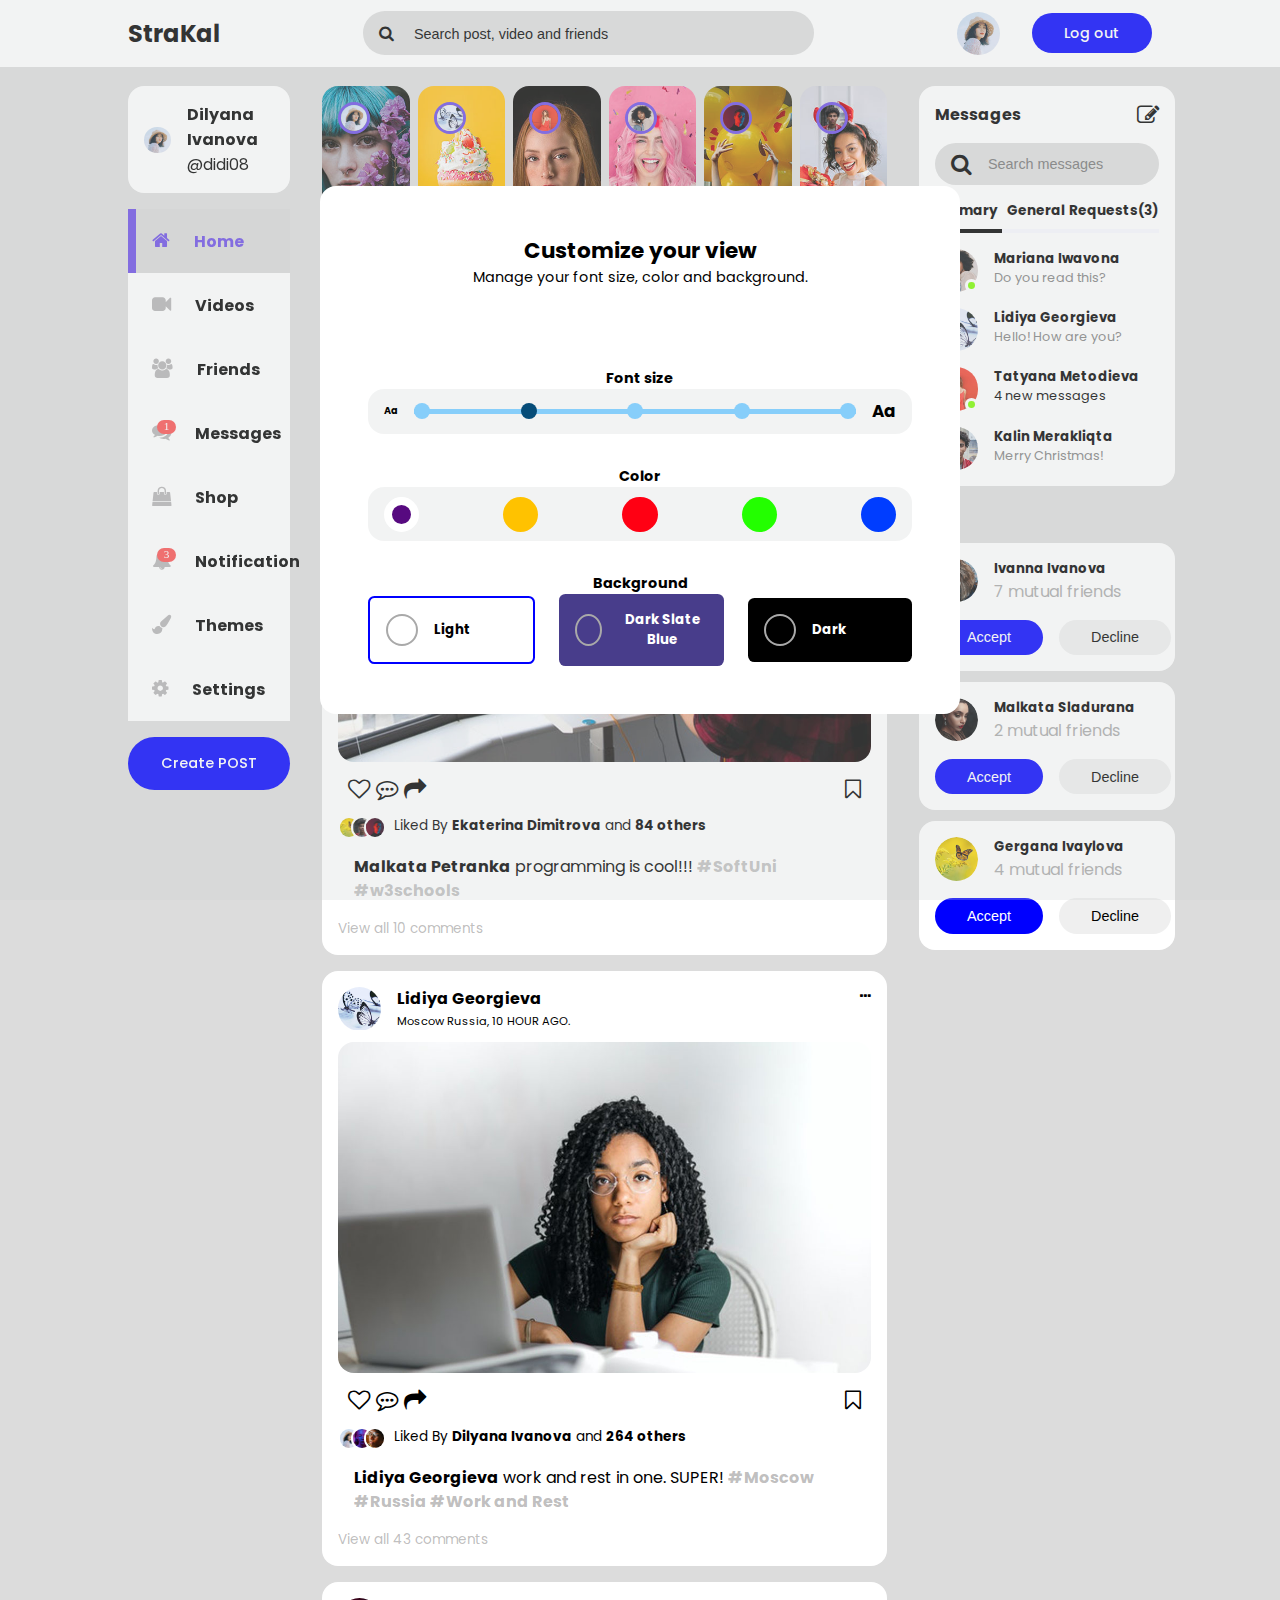
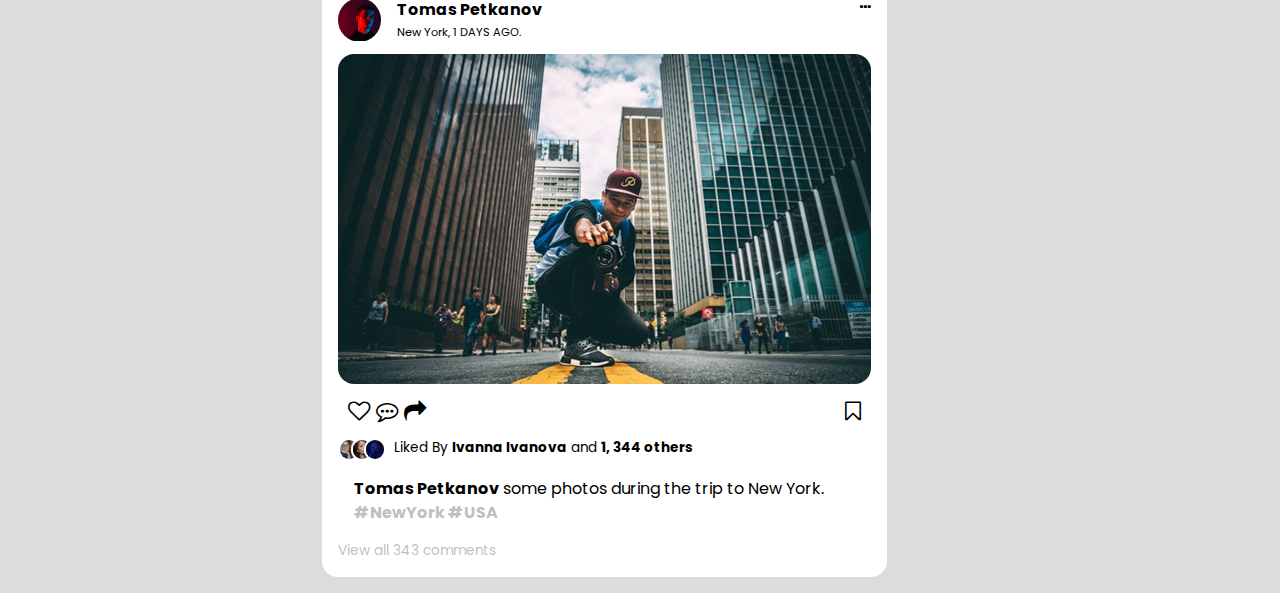
==== commit 61a2ffdc: "Update index.html" ====
--- a/SocialMedia/src/main/resources/templates/index.html
+++ b/SocialMedia/src/main/resources/templates/index.html
@@ -408,17 +408,17 @@
         <div class="background">
             <h4>Background</h4>
             <div class="chooseBG">
-                <div class="bg1">
+                <div class="bg1 active">
                     <span></span>
                     <h5 for="bg1">Light</h5>
                 </div>
                 <div class="bg2">
                     <span></span>
-                    <h5>Dark</h5>
+                    <h5>Dark Slate Blue</h5>
                 </div>
                 <div class="bg3">
                     <span></span>
-                    <h5>Light Out</h5>
+                    <h5>Dark</h5>
                 </div>
             </div>
         </div>
--- a/SocialMedia/src/main/resources/static/css/style.css
+++ b/SocialMedia/src/main/resources/static/css/style.css
@@ -114,6 +114,8 @@
     position: relative;
 }
 
+/* ==========> LEFT <========== */
+
 main .container .left {
     height: max-content;
     position: sticky;
@@ -129,8 +131,6 @@
     column-gap: 1rem;
     width: 100%;
 }
-
-/* ==========> LEFT <========== */
 
 .left .sideBar {
     margin-top: 1rem;
@@ -524,7 +524,6 @@
     display: grid;
     place-items: center;
     font-size: 0.9rem;
-    display: none;
 }
 
 .customizeTheme .card {
@@ -606,4 +605,57 @@
 
 .customizeTheme .chooseColor span:nth-child(5) {
     background: rgba(0, 61, 255, 1);
+}
+
+.customizeTheme .chooseColor span.active {
+    border: 8px solid #FFF;
+}
+
+.customizeTheme .background {
+    margin-top: 2rem;
+}
+
+.customizeTheme .chooseBG {
+    display: flex;
+    align-items: center;
+    justify-content: center;
+    gap: 1.5rem;
+}
+
+.customizeTheme .chooseBG > div {
+    padding: 1rem;
+    width: 100%;
+    display: flex;
+    align-items: center;
+    font-size: 1rem;
+    font-weight: bold;
+    border-radius: 0.4rem;
+    cursor: pointer;
+}
+
+.customizeTheme .chooseBG > div.active {
+    border: 2px solid #0000FF;
+}
+
+.customizeTheme .chooseBG .bg1 {
+    background: #FFF;
+    color: #000;
+}
+
+.customizeTheme .chooseBG .bg2 {
+    background: #483D8B;
+    color: #FFF;
+}
+
+.customizeTheme .chooseBG .bg3 {
+    background: #000;
+    color: #FFF;
+}
+
+.customizeTheme .chooseBG > div span {
+    width: 2rem;
+    height: 2rem;
+    border: 2px solid #A9A9A9;
+    border-radius: 50%;
+    margin-right: 1rem;
 }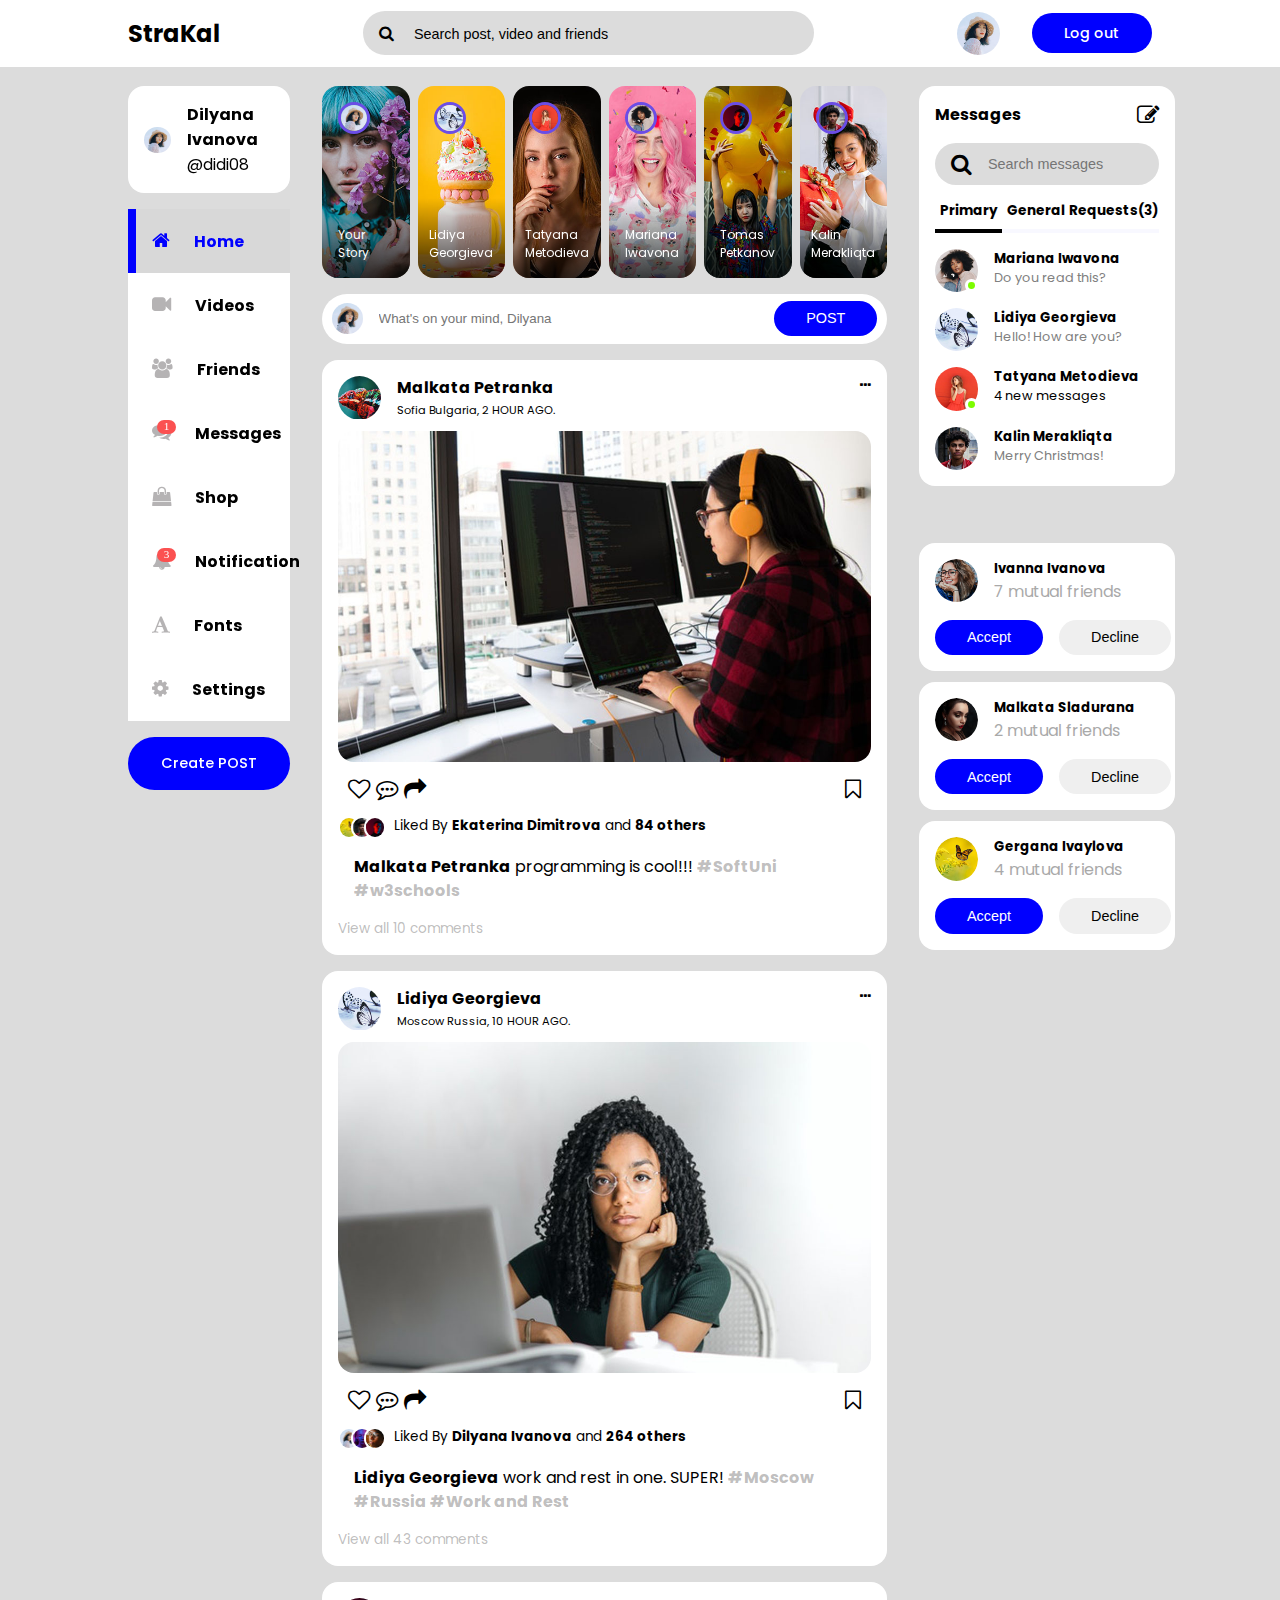
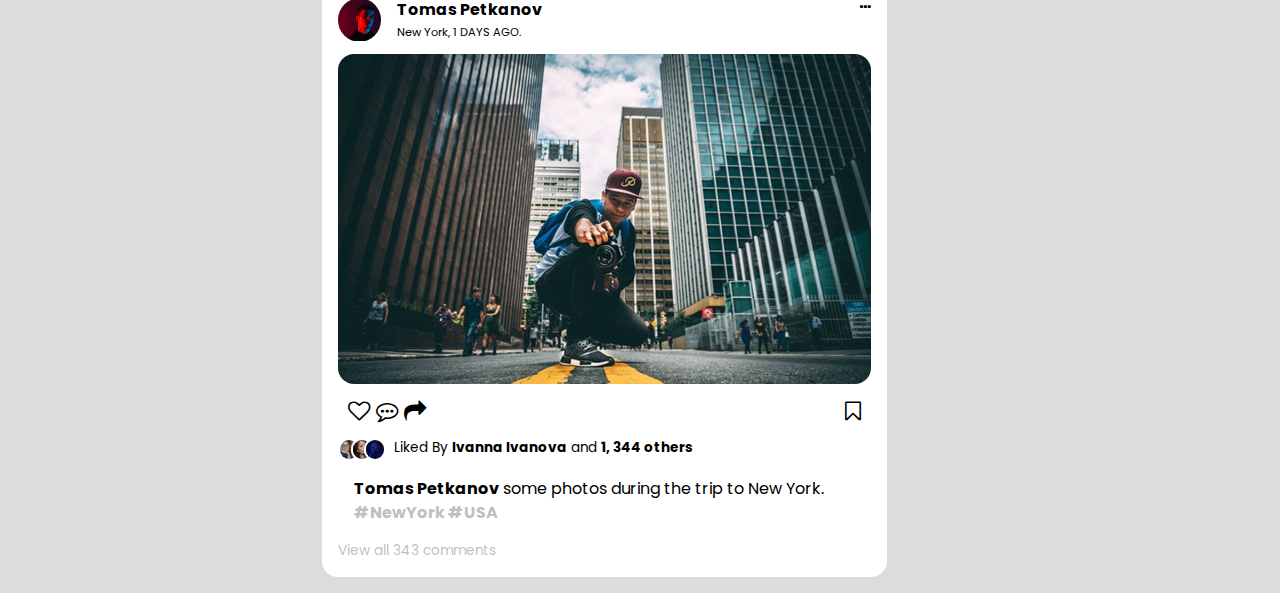
==== commit f5973ecd: "page" ====
--- a/SocialMedia/src/main/resources/templates/index.html
+++ b/SocialMedia/src/main/resources/templates/index.html
@@ -95,9 +95,9 @@
                         </div>
                     </div>
                 </a>
-                <a class="menuItem">
-                    <span><i class="fa fa-paint-brush" aria-hidden="true"></i></span>
-                    <h3>Themes</h3>
+                <a class="menuItem" id="theme">
+                    <span><i class="fa fa-font" aria-hidden="true"></i></span>
+                    <h3>Fonts</h3>
                 </a>
                 <a class="menuItem">
                     <span><i class="fa fa-cog" aria-hidden="true"></i></span>
@@ -387,42 +387,16 @@
                 <h6>Aa</h6>
                 <div class="choose-size">
                     <span class="fontSize-1"></span>
-                    <span class="fontSize-2 active"></span>
-                    <span class="fontSize-3"></span>
+                    <span class="fontSize-2"></span>
+                    <span class="fontSize-3 active"></span>
                     <span class="fontSize-4"></span>
                     <span class="fontSize-5"></span>
                 </div>
                 <h3>Aa</h3>
             </div>
         </div>
-        <div class="color">
-            <h4>Color</h4>
-            <div class="chooseColor">
-                <span class="color1 active"></span>
-                <span class="color2"></span>
-                <span class="color3"></span>
-                <span class="color4"></span>
-                <span class="color5"></span>
-            </div>
-        </div>
-        <div class="background">
-            <h4>Background</h4>
-            <div class="chooseBG">
-                <div class="bg1 active">
-                    <span></span>
-                    <h5 for="bg1">Light</h5>
-                </div>
-                <div class="bg2">
-                    <span></span>
-                    <h5>Dark Slate Blue</h5>
-                </div>
-                <div class="bg3">
-                    <span></span>
-                    <h5>Dark</h5>
-                </div>
-            </div>
-        </div>
     </div>
 </div>
+<script src="../static/js/index.js" type="text/javascript"></script>
 </body>
 </html>--- a/SocialMedia/src/main/resources/static/css/style.css
+++ b/SocialMedia/src/main/resources/static/css/style.css
@@ -1,4 +1,9 @@
 @import url("https://fonts.googleapis.com/css2?family=Poppins:wght@300;400;500;600&display=swap");
+
+:root {
+    --sticky-top-left: 5.4rem;
+    --sticky-top-right: -18rem;
+}
 
 *,
 *::before,
@@ -180,7 +185,7 @@
 
 .left .sideBar .active i,
 .left .sideBar .active h3 {
-    color: hsl(252, 75%, 60%);
+    color: #0000FF;
 }
 
 .left .sideBar .active::before {
@@ -189,7 +194,7 @@
     width: 0.5rem;
     height: 100%;
     position: absolute;
-    background: hsl(252, 75%, 60%);
+    background: #0000FF;
 }
 
 .left .sideBar .menuItem:first-child.active {
@@ -524,6 +529,7 @@
     display: grid;
     place-items: center;
     font-size: 0.9rem;
+    display: none;
 }
 
 .customizeTheme .card {
@@ -531,6 +537,7 @@
     padding: 3rem;
     border-radius: 1rem;
     width: 50%;
+    box-shadow: 0 0 1rem #0000FF;
 }
 
 .customizeTheme .font-size {
@@ -658,4 +665,81 @@
     border: 2px solid #A9A9A9;
     border-radius: 50%;
     margin-right: 1rem;
+}
+
+.customizeTheme .card {
+    width: 80vw;
+}
+
+/* ==========> MEDIA QUERIES FOR SMALL LAPTOPS <========== */
+
+@media screen and (max-width: 1200px) {
+    .container {
+        width: 96%;
+    }
+
+    main .container {
+        grid-template-columns: 5rem auto 30vw;
+        gap: 1rem;
+    }
+
+    .left {
+        width: 5rem;
+        z-index: 5;
+    }
+
+    main .container .left .profile {
+        display: none;
+    }
+
+    .sideBar h3 {
+        display: none;
+    }
+
+    .left .btn {
+        display: none;
+    }
+}
+
+@media screen and (max-width: 992px) {
+    nav .searchBar {
+        display: none;
+    }
+
+    main .container {
+        grid-template-columns: 0 auto 5rem;
+        gap: 0;
+    }
+
+    main .container .left {
+        grid-column: 3/4;
+        position: fixed;
+        bottom: 0;
+        right: 0;
+    }
+
+    .left .notificationPopup {
+        position: absolute;
+        left: -20rem;
+        width: 20rem;
+    }
+
+    .left .notificationPopup::before {
+        /*display: absolute;*/
+        top: 1.3rem;
+        left: calc(20rem - 0.6rem);
+        display: block;
+    }
+
+    main .container .center {
+        grid-column: 1/3;
+    }
+
+    main .container .right {
+        display: none;
+    }
+
+    .customizeTheme .card {
+        width: 92vw;
+    }
 }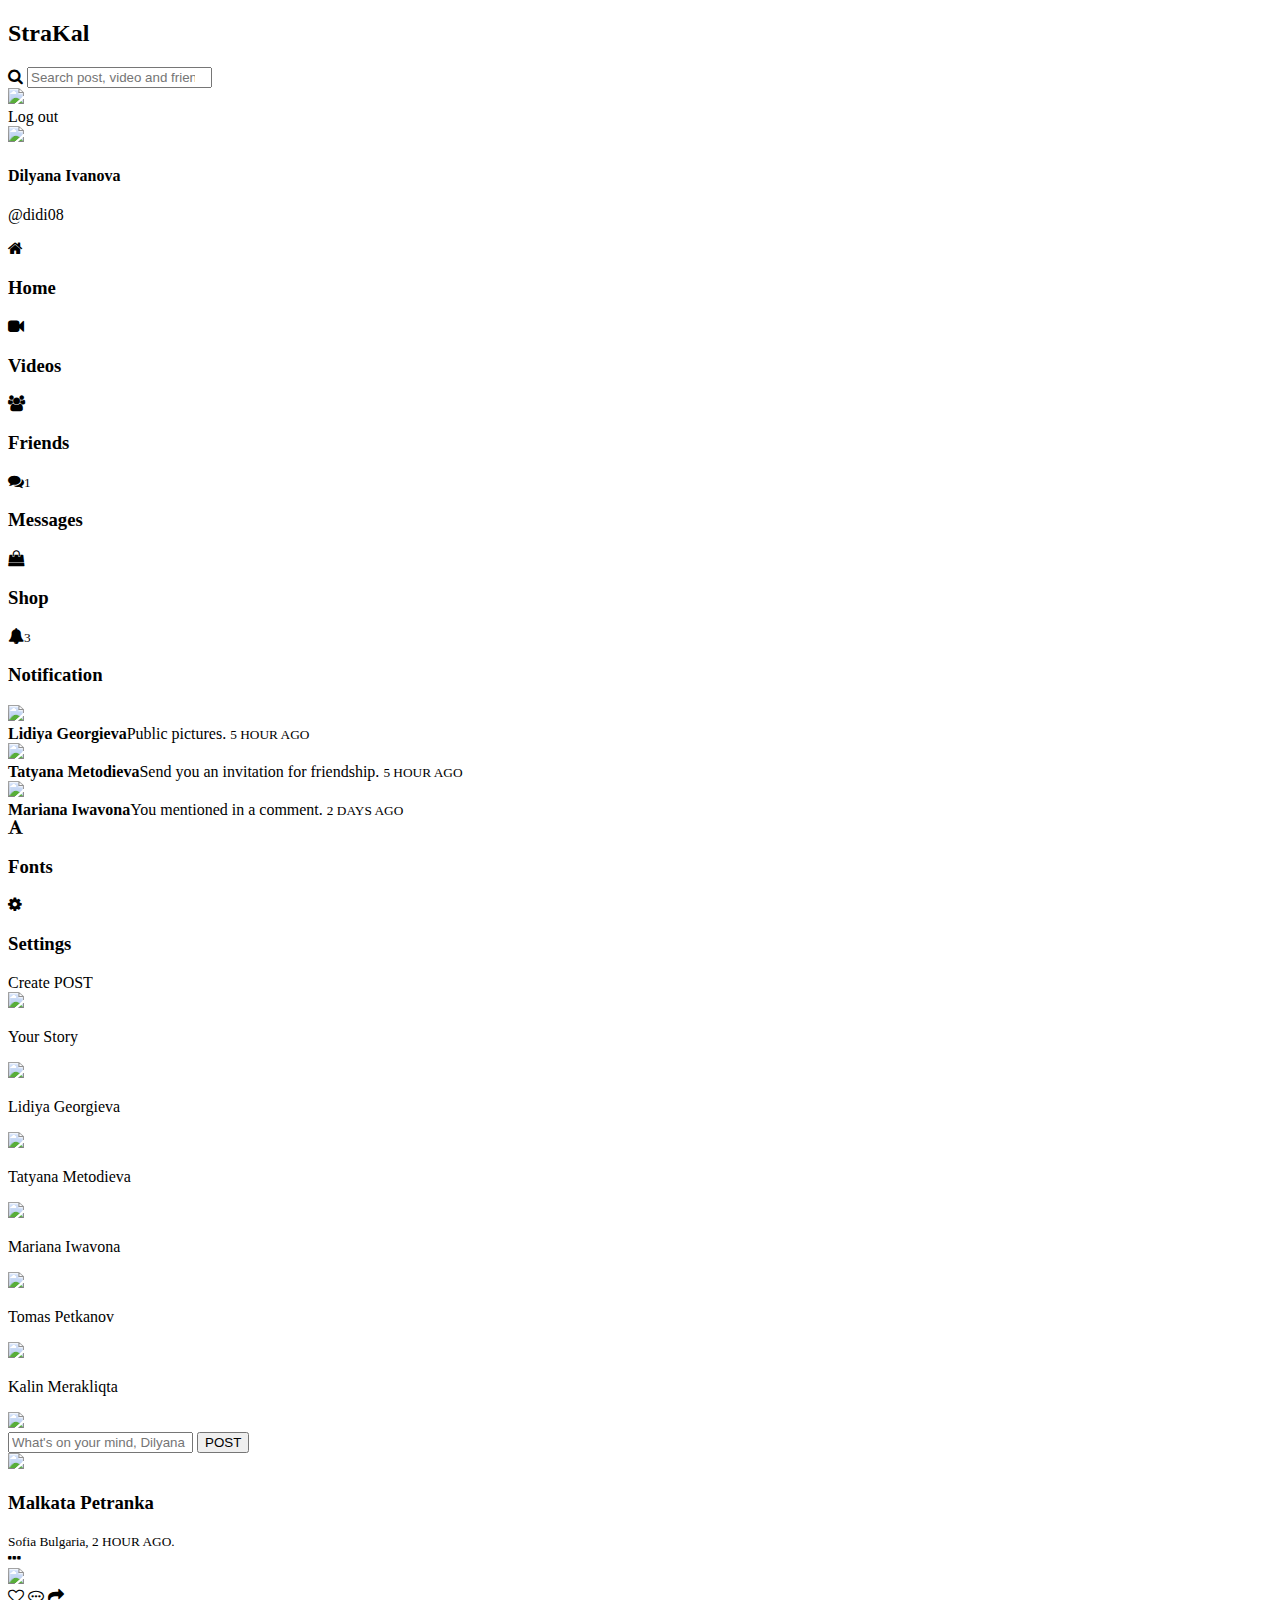
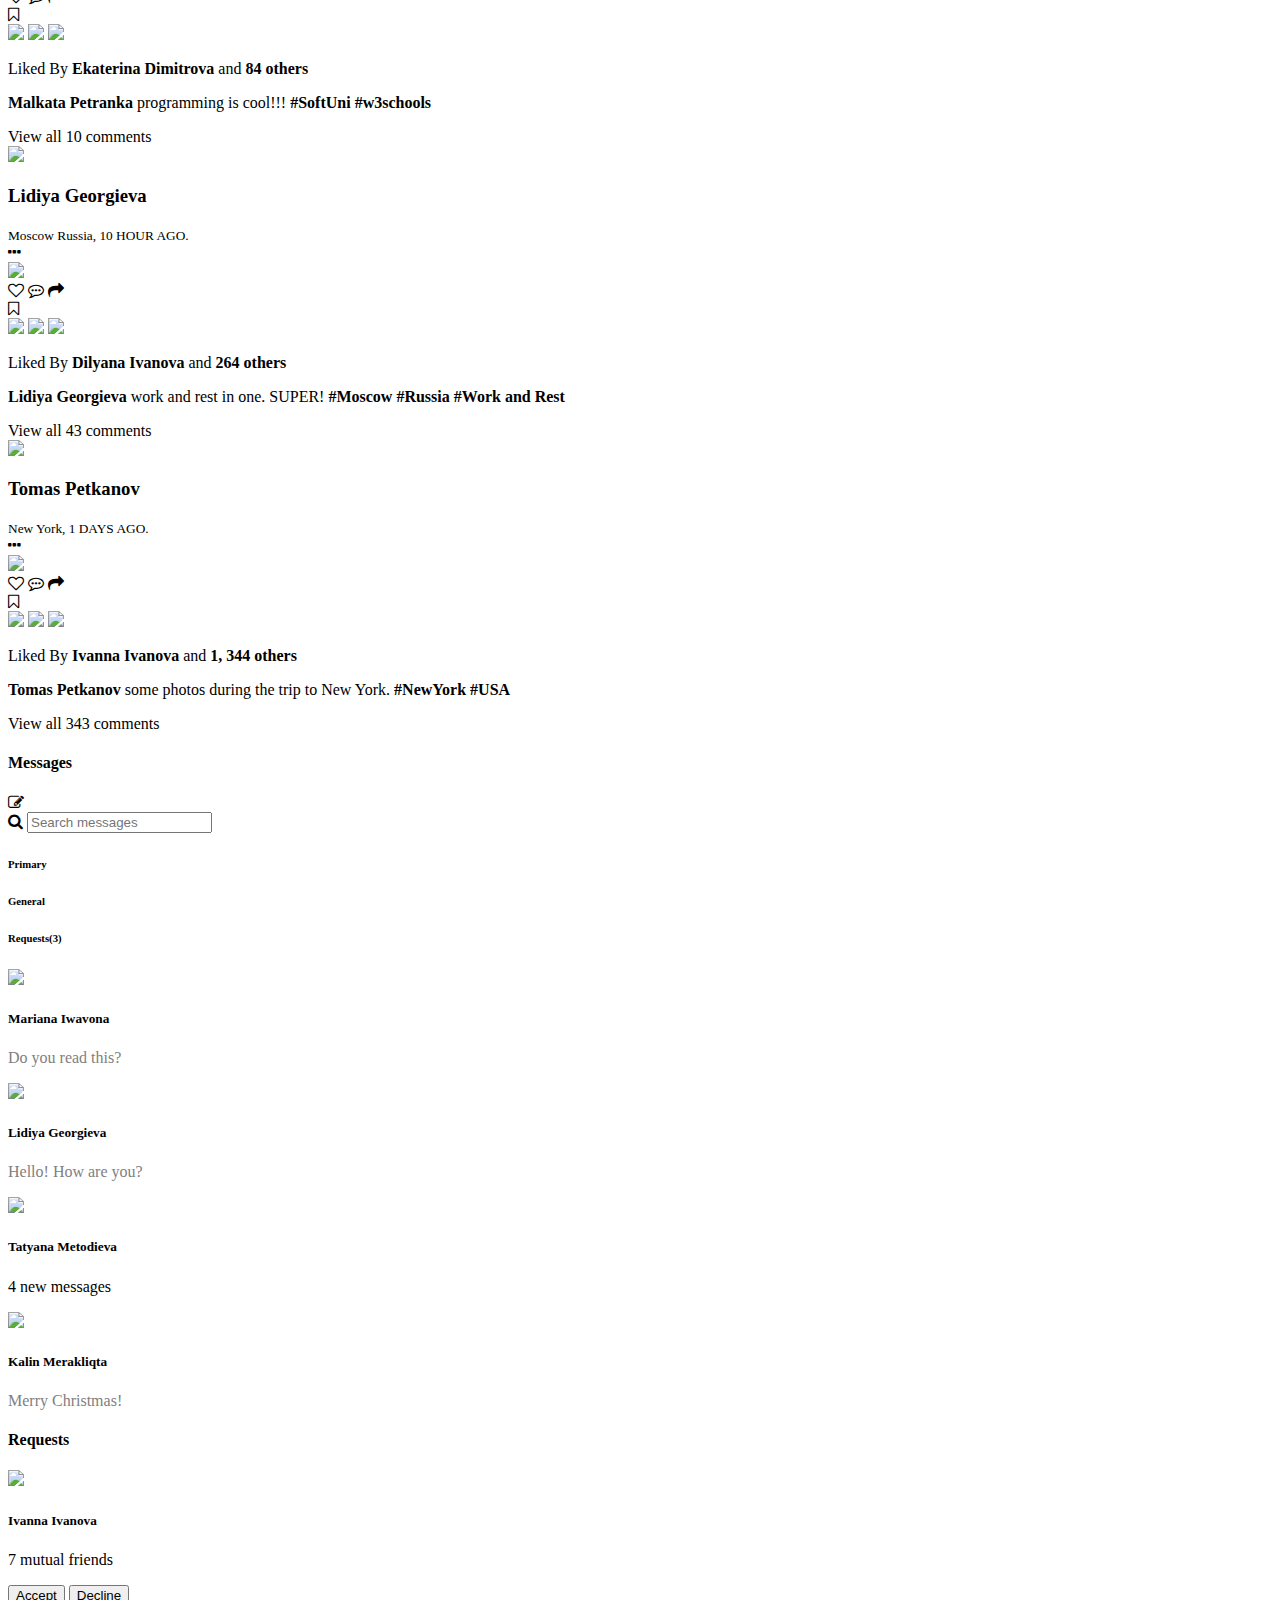
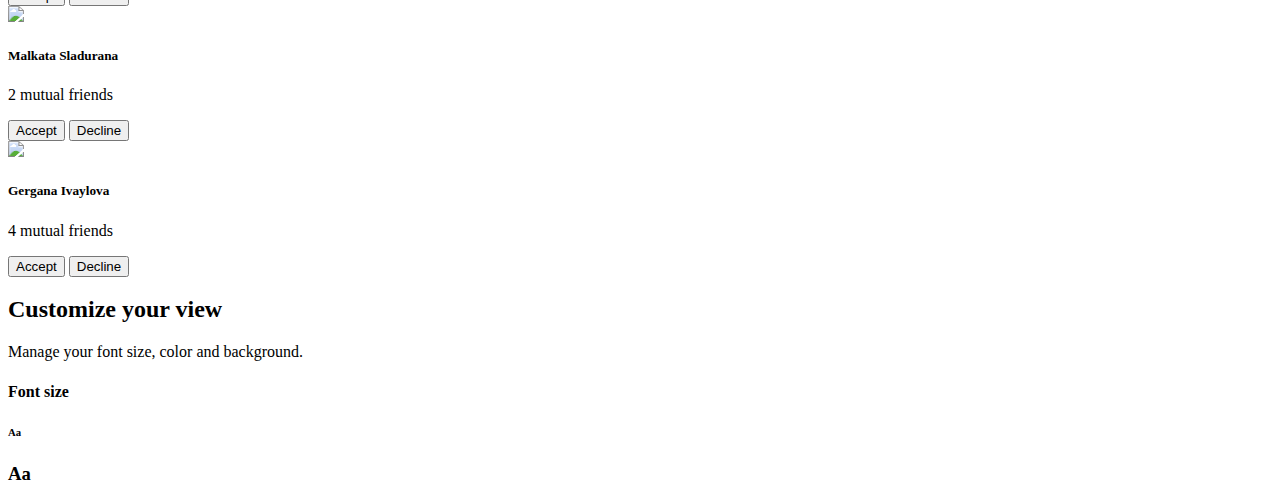
==== commit 0577ee71: "register form" ====
--- a/SocialMedia/src/main/resources/templates/index.html
+++ b/SocialMedia/src/main/resources/templates/index.html
@@ -6,7 +6,7 @@
     <meta name="viewport" content="width=device-width, initial-scale=1.0"/>
     <title>StraKal - Home</title>
     <link rel="stylesheet" href="https://cdnjs.cloudflare.com/ajax/libs/font-awesome/4.7.0/css/font-awesome.css"/>
-    <link rel="stylesheet" href="../static/css/style.css"/>
+    <link rel="stylesheet" href="/css/style.css"/>
 </head>
 <body>
 <nav>
@@ -18,7 +18,7 @@
         </div>
         <div class="create">
             <div class="profile-picture">
-                <img src="../static/images/profile-1.jpg"/>
+                <img src="/images/profile-1.jpg"/>
             </div>
             <label class="btn btnPrimary" for="create-post">Log out</label>
         </div>
@@ -30,7 +30,7 @@
         <div class="left">
             <a class="profile">
                 <div class="profile-picture">
-                    <img src="../static/images/profile-1.jpg"/>
+                    <img src="/images/profile-1.jpg"/>
                 </div>
                 <div class="handle">
                     <h4>Dilyana Ivanova</h4>
@@ -68,7 +68,7 @@
                     <div class="notificationPopup">
                         <div>
                             <div class="profile-picture">
-                                <img src="../static/images/profile-2.jpg"/>
+                                <img src="/images/profile-2.jpg"/>
                             </div>
                             <div class="notificationBody">
                                 <b>Lidiya Georgieva</b>Public pictures.
@@ -77,7 +77,7 @@
                         </div>
                         <div>
                             <div class="profile-picture">
-                                <img src="../static/images/profile-5.jpg"/>
+                                <img src="/images/profile-5.jpg"/>
                             </div>
                             <div class="notificationBody">
                                 <b>Tatyana Metodieva</b>Send you an invitation for friendship.
@@ -86,7 +86,7 @@
                         </div>
                         <div>
                             <div class="profile-picture">
-                                <img src="../static/images/profile-3.jpg"/>
+                                <img src="/images/profile-3.jpg"/>
                             </div>
                             <div class="notificationBody">
                                 <b>Mariana Iwavona</b>You mentioned in a comment.
@@ -111,44 +111,44 @@
             <div class="stories">
                 <div class="story">
                     <div class="profile-picture">
-                        <img src="../static/images/profile-1.jpg"/>
+                        <img src="/images/profile-1.jpg"/>
                     </div>
                     <p class="name">Your Story</p>
                 </div>
                 <div class="story">
                     <div class="profile-picture">
-                        <img src="../static/images/profile-2.jpg"/>
+                        <img src="/images/profile-2.jpg"/>
                     </div>
                     <p class="name">Lidiya Georgieva</p>
                 </div>
                 <div class="story">
                     <div class="profile-picture">
-                        <img src="../static/images/profile-5.jpg"/>
+                        <img src="/images/profile-5.jpg"/>
                     </div>
                     <p class="name">Tatyana Metodieva</p>
                 </div>
                 <div class="story">
                     <div class="profile-picture">
-                        <img src="../static/images/profile-3.jpg"/>
+                        <img src="/images/profile-3.jpg"/>
                     </div>
                     <p class="name">Mariana Iwavona</p>
                 </div>
                 <div class="story">
                     <div class="profile-picture">
-                        <img src="../static/images/profile-8.jpg"/>
+                        <img src="/images/profile-8.jpg"/>
                     </div>
                     <p class="name">Tomas Petkanov</p>
                 </div>
                 <div class="story">
                     <div class="profile-picture">
-                        <img src="../static/images/profile-11.jpg"/>
+                        <img src="/images/profile-11.jpg"/>
                     </div>
                     <p class="name">Kalin Merakliqta</p>
                 </div>
             </div>
             <form class="createPost">
                 <div class="profile-picture">
-                    <img src="../static/images/profile-1.jpg"/>
+                    <img src="/images/profile-1.jpg"/>
                 </div>
                 <input type="text" placeholder="What's on your mind, Dilyana" id="create-post"/>
                 <input type="submit" value="POST" class="btn btnPrimary"/>
@@ -158,7 +158,7 @@
                     <div class="head">
                         <div class="user">
                             <div class="profile-picture">
-                                <img src="../static/images/profile-19.jpg"/>
+                                <img src="/images/profile-19.jpg"/>
                             </div>
                             <div class="info">
                                 <h3>Malkata Petranka</h3>
@@ -168,7 +168,7 @@
                         <span class="edit"><i class="fa fa-ellipsis-h" aria-hidden="true"></i></span>
                     </div>
                     <div class="photo">
-                        <img src="../static/images/feed-6.jpg"/>
+                        <img src="/images/feed-6.jpg"/>
                     </div>
                     <div class="actionButton">
                         <div class="interactionButton">
@@ -181,9 +181,9 @@
                         </div>
                     </div>
                     <div class="likedBy">
-                        <span><img src="../static/images/profile-14.jpg"></span>
-                        <span><img src="../static/images/profile-11.jpg"></span>
-                        <span><img src="../static/images/profile-8.jpg"></span>
+                        <span><img src="/images/profile-14.jpg"></span>
+                        <span><img src="/images/profile-11.jpg"></span>
+                        <span><img src="/images/profile-8.jpg"></span>
                         <p>Liked By <b>Ekaterina Dimitrova</b> and <b>84 others</b></p>
                     </div>
                     <div class="caption">
@@ -197,7 +197,7 @@
                     <div class="head">
                         <div class="user">
                             <div class="profile-picture">
-                                <img src="../static/images/profile-2.jpg"/>
+                                <img src="/images/profile-2.jpg"/>
                             </div>
                             <div class="info">
                                 <h3>Lidiya Georgieva</h3>
@@ -207,7 +207,7 @@
                         <span class="edit"><i class="fa fa-ellipsis-h" aria-hidden="true"></i></span>
                     </div>
                     <div class="photo">
-                        <img src="../static/images/feed-7.jpg"/>
+                        <img src="/images/feed-7.jpg"/>
                     </div>
                     <div class="actionButton">
                         <div class="interactionButton">
@@ -220,9 +220,9 @@
                         </div>
                     </div>
                     <div class="likedBy">
-                        <span><img src="../static/images/profile-1.jpg"></span>
-                        <span><img src="../static/images/profile-10.jpg"></span>
-                        <span><img src="../static/images/profile-18.jpg"></span>
+                        <span><img src="/images/profile-1.jpg"></span>
+                        <span><img src="/images/profile-10.jpg"></span>
+                        <span><img src="/images/profile-18.jpg"></span>
                         <p>Liked By <b>Dilyana Ivanova</b> and <b>264 others</b></p>
                     </div>
                     <div class="caption">
@@ -236,7 +236,7 @@
                     <div class="head">
                         <div class="user">
                             <div class="profile-picture">
-                                <img src="../static/images/profile-8.jpg"/>
+                                <img src="/images/profile-8.jpg"/>
                             </div>
                             <div class="info">
                                 <h3>Tomas Petkanov</h3>
@@ -246,7 +246,7 @@
                         <span class="edit"><i class="fa fa-ellipsis-h" aria-hidden="true"></i></span>
                     </div>
                     <div class="photo">
-                        <img src="../static/images/feed-5.jpg"/>
+                        <img src="/images/feed-5.jpg"/>
                     </div>
                     <div class="actionButton">
                         <div class="interactionButton">
@@ -259,9 +259,9 @@
                         </div>
                     </div>
                     <div class="likedBy">
-                        <span><img src="../static/images/profile-4.jpg"></span>
-                        <span><img src="../static/images/profile-6.jpg"></span>
-                        <span><img src="../static/images/profile-7.jpg"></span>
+                        <span><img src="/images/profile-4.jpg"></span>
+                        <span><img src="/images/profile-6.jpg"></span>
+                        <span><img src="/images/profile-7.jpg"></span>
                         <p>Liked By <b>Ivanna Ivanova</b> and <b>1, 344 others</b></p>
                     </div>
                     <div class="caption">
@@ -289,7 +289,7 @@
                 </div>
                 <div class="message">
                     <div class="profile-picture">
-                        <img src="../static/images/profile-3.jpg"/>
+                        <img src="/images/profile-3.jpg"/>
                         <div class="active"></div>
                     </div>
                     <div class="messageBody">
@@ -299,7 +299,7 @@
                 </div>
                 <div class="message">
                     <div class="profile-picture">
-                        <img src="../static/images/profile-2.jpg"/>
+                        <img src="/images/profile-2.jpg"/>
                     </div>
                     <div class="messageBody">
                         <h5>Lidiya Georgieva</h5>
@@ -308,7 +308,7 @@
                 </div>
                 <div class="message">
                     <div class="profile-picture">
-                        <img src="../static/images/profile-5.jpg"/>
+                        <img src="/images/profile-5.jpg"/>
                         <div class="active"></div>
                     </div>
                     <div class="messageBody">
@@ -318,7 +318,7 @@
                 </div>
                 <div class="message">
                     <div class="profile-picture">
-                        <img src="../static/images/profile-11.jpg"/>
+                        <img src="/images/profile-11.jpg"/>
                     </div>
                     <div class="messageBody">
                         <h5>Kalin Merakliqta</h5>
@@ -331,7 +331,7 @@
                 <div class="request">
                     <div class="info">
                         <div class="profile-picture">
-                            <img src="../static/images/profile-4.jpg"/>
+                            <img src="/images/profile-4.jpg"/>
                         </div>
                         <div>
                             <h5>Ivanna Ivanova</h5>
@@ -346,7 +346,7 @@
                 <div class="request">
                     <div class="info">
                         <div class="profile-picture">
-                            <img src="../static/images/profile-12.jpg"/>
+                            <img src="/images/profile-12.jpg"/>
                         </div>
                         <div>
                             <h5>Malkata Sladurana</h5>
@@ -361,7 +361,7 @@
                 <div class="request">
                     <div class="info">
                         <div class="profile-picture">
-                            <img src="../static/images/profile-14.jpg"/>
+                            <img src="/images/profile-14.jpg"/>
                         </div>
                         <div>
                             <h5>Gergana Ivaylova</h5>
@@ -397,6 +397,6 @@
         </div>
     </div>
 </div>
-<script src="../static/js/index.js" type="text/javascript"></script>
+<script src="/js/index.js" type="text/javascript"></script>
 </body>
 </html>